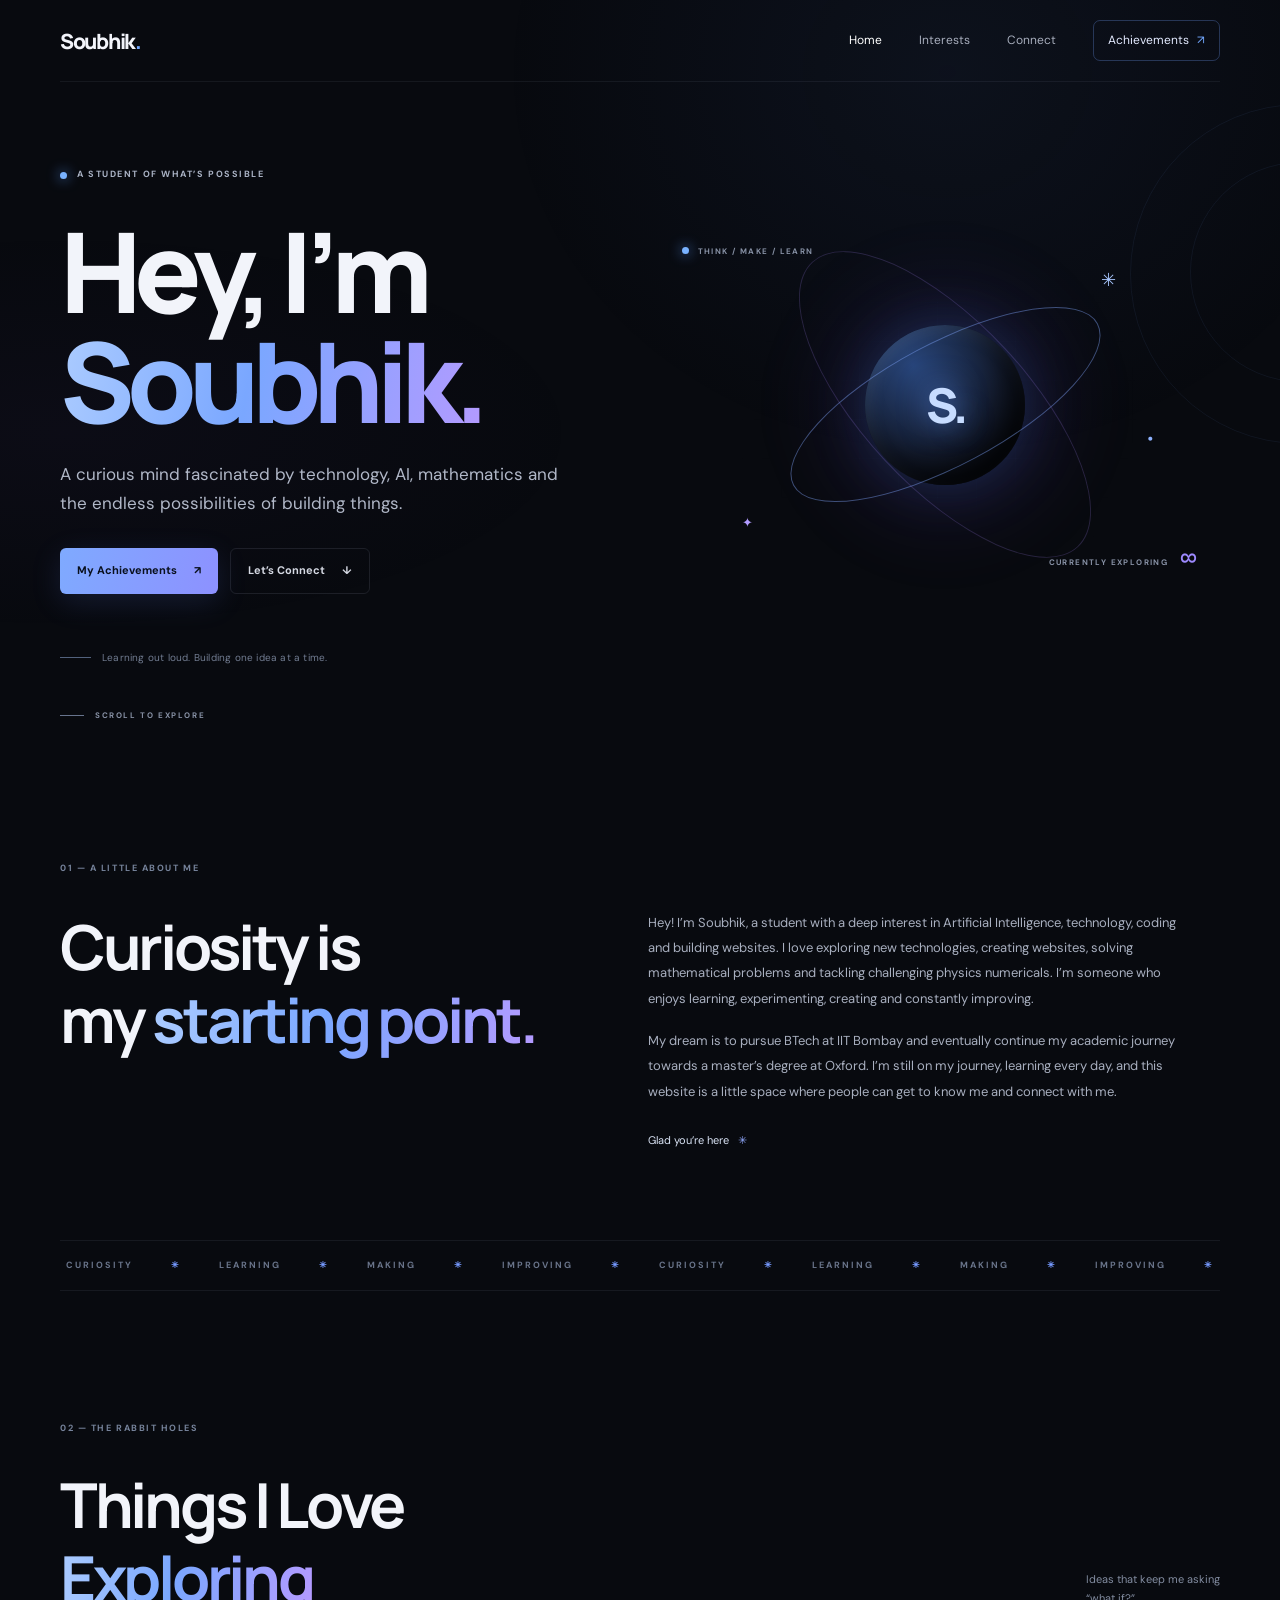
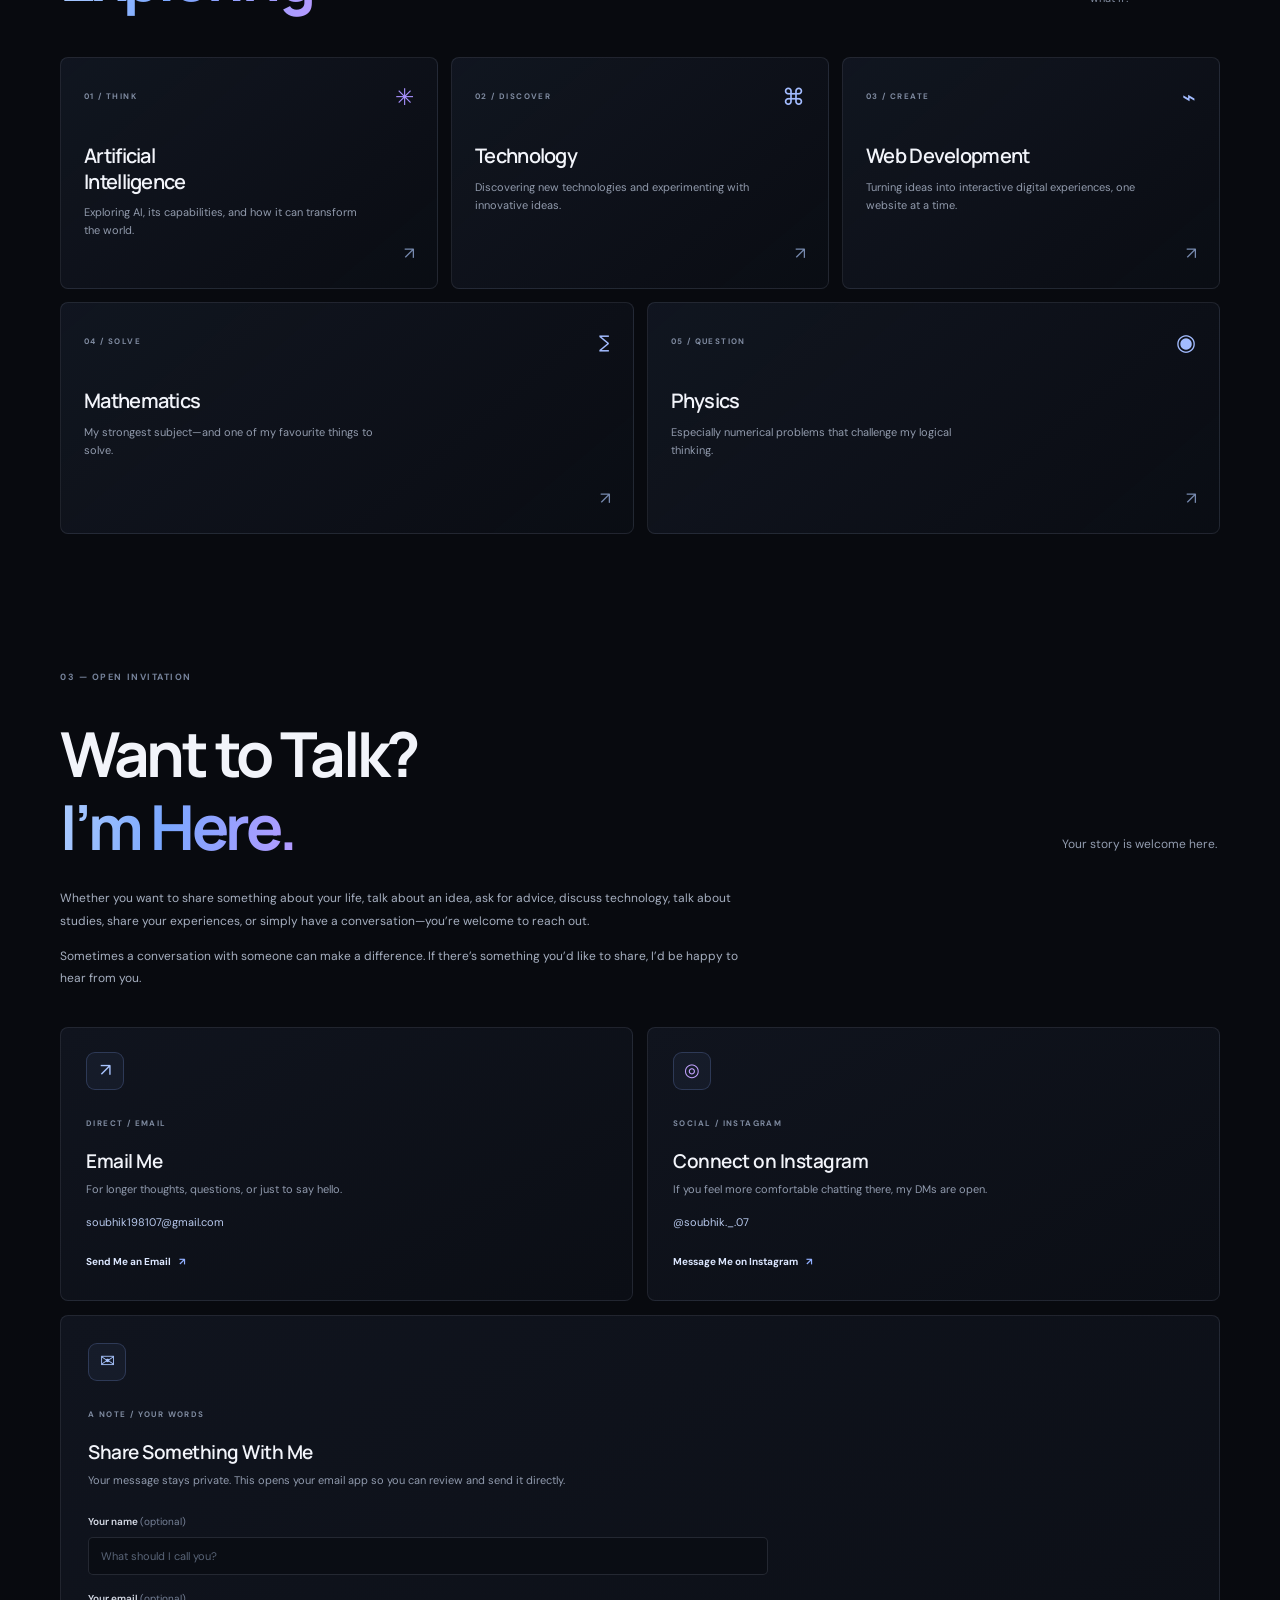
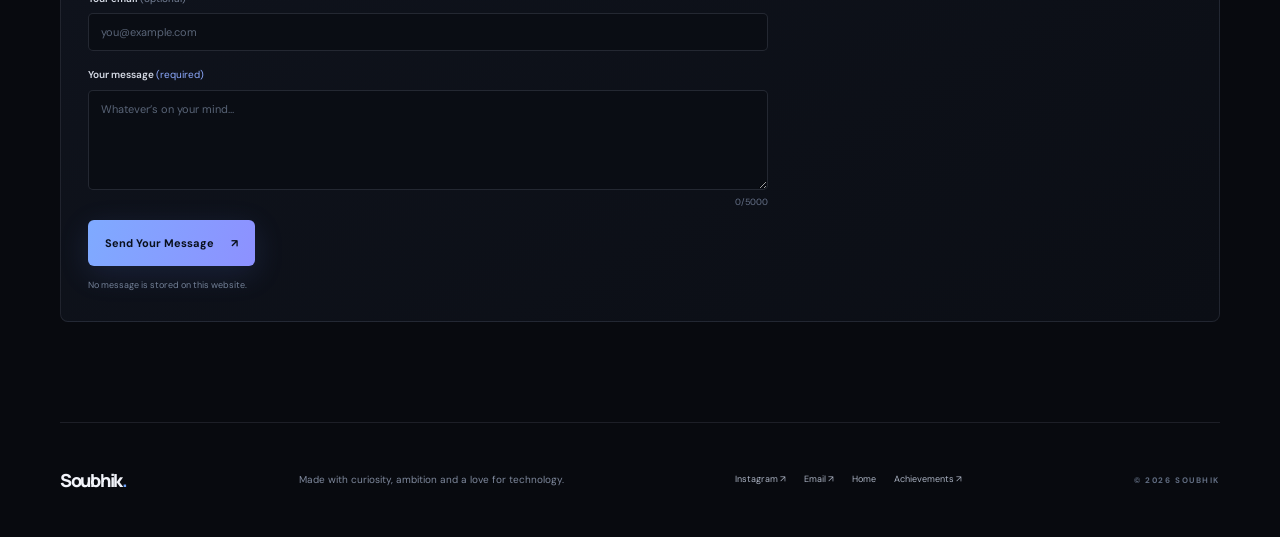
==== index.html @ ed6ebff8 "Build Soubhik personal website and achievements page" ====
<!doctype html>
<html lang="en">
<head>
  <meta charset="utf-8">
  <meta name="viewport" content="width=device-width, initial-scale=1">
  <meta name="theme-color" content="#080a0f">
  <meta name="description" content="Meet Soubhik — a curious student exploring artificial intelligence, technology, mathematics, physics and web development.">
  <meta property="og:title" content="Soubhik — curious by nature, building for what’s next">
  <meta property="og:description" content="A little corner of the internet for ideas, ambitions and good conversations.">
  <meta property="og:type" content="website">
  <title>Soubhik — curious by nature</title>
  <link rel="preconnect" href="https://fonts.googleapis.com">
  <link rel="preconnect" href="https://fonts.gstatic.com" crossorigin>
  <link href="https://fonts.googleapis.com/css2?family=DM+Sans:wght@400;500;600;700&family=Manrope:wght@400;500;600;700;800&display=swap" rel="stylesheet">
  <link rel="stylesheet" href="styles.css">
  <script src="script.js" defer></script>
</head>
<body>
  <div class="site-shell">
    <header class="topbar">
      <a class="wordmark" href="index.html" aria-label="Soubhik home">Soubhik<span>.</span></a>
      <button class="menu-toggle" type="button" aria-label="Open navigation" aria-expanded="false" aria-controls="primary-nav"><span></span><span></span></button>
      <nav class="nav-links" id="primary-nav" aria-label="Main navigation">
        <a class="nav-link active" href="index.html" aria-current="page">Home</a>
        <a class="nav-link" href="#interests">Interests</a>
        <a class="nav-link" href="#connect">Connect</a>
        <a class="nav-link nav-cta" href="achievements.html">Achievements <span aria-hidden="true">↗</span></a>
      </nav>
    </header>

    <main>
      <section class="hero section-wrap" id="home">
        <div class="hero-orbit orbit-one"></div><div class="hero-orbit orbit-two"></div>
        <div class="hero-copy reveal">
          <div class="eyebrow"><span class="status-dot"></span> A STUDENT OF WHAT’S POSSIBLE</div>
          <h1>Hey, I’m<br><span class="gradient-text">Soubhik.</span></h1>
          <p class="hero-lede">A curious mind fascinated by technology, AI, mathematics and the endless possibilities of building things.</p>
          <div class="hero-actions">
            <a class="button button-primary" href="achievements.html">My Achievements <span aria-hidden="true">↗</span></a>
            <a class="button button-quiet" href="#connect">Let’s Connect <span aria-hidden="true">↓</span></a>
          </div>
          <div class="hero-note"><span class="note-line"></span><span>Learning out loud. Building one idea at a time.</span></div>
        </div>
        <div class="hero-art reveal" aria-label="Abstract illustration of a glowing blue orbit" role="img">
          <div class="art-grid"></div><div class="art-glow"></div>
          <div class="planet-ring ring-a"></div><div class="planet-ring ring-b"></div>
          <div class="planet-core"><span class="core-mark">S.</span></div>
          <div class="art-label label-top"><span class="label-dot"></span> THINK / MAKE / LEARN</div>
          <div class="art-label label-bottom">CURRENTLY EXPLORING <strong>∞</strong></div>
          <span class="spark spark-one">✳</span><span class="spark spark-two">✦</span><span class="spark spark-three">·</span>
        </div>
        <a class="scroll-hint" href="#about"><span></span> SCROLL TO EXPLORE</a>
      </section>

      <section class="intro section-wrap" id="about">
        <div class="section-kicker reveal">01 — A LITTLE ABOUT ME</div>
        <div class="intro-layout">
          <h2 class="section-heading reveal">Curiosity is<br>my <span class="gradient-text">starting point.</span></h2>
          <div class="intro-body reveal">
            <p>Hey! I’m Soubhik, a student with a deep interest in Artificial Intelligence, technology, coding and building websites. I love exploring new technologies, creating websites, solving mathematical problems and tackling challenging physics numericals. I’m someone who enjoys learning, experimenting, creating and constantly improving.</p>
            <p>My dream is to pursue BTech at IIT Bombay and eventually continue my academic journey towards a master’s degree at Oxford. I’m still on my journey, learning every day, and this website is a little space where people can get to know me and connect with me.</p>
            <div class="intro-signoff">Glad you’re here <span>✳</span></div>
          </div>
        </div>
        <div class="marquee-strip" aria-label="Curiosity · learning · making · improving"><div class="marquee-track"><span>CURIOSITY</span><i>✳</i><span>LEARNING</span><i>✳</i><span>MAKING</span><i>✳</i><span>IMPROVING</span><i>✳</i><span>CURIOSITY</span><i>✳</i><span>LEARNING</span><i>✳</i><span>MAKING</span><i>✳</i><span>IMPROVING</span><i>✳</i></div></div>
      </section>

      <section class="interests section-wrap" id="interests">
        <div class="section-kicker reveal">02 — THE RABBIT HOLES</div>
        <div class="section-title-row reveal"><div><h2 class="section-heading">Things I Love<br><span class="gradient-text">Exploring</span></h2></div><p class="section-aside">Ideas that keep me asking<br>“what if?”</p></div>
        <div class="interest-grid">
          <article class="interest-card card-tall reveal"><div class="card-head"><span class="card-index">01 / THINK</span><span class="line-icon icon-ai" aria-hidden="true">✳</span></div><h3>Artificial<br>Intelligence</h3><p>Exploring AI, its capabilities, and how it can transform the world.</p><span class="card-arrow" aria-hidden="true">↗</span></article>
          <article class="interest-card reveal"><div class="card-head"><span class="card-index">02 / DISCOVER</span><span class="line-icon" aria-hidden="true">⌘</span></div><h3>Technology</h3><p>Discovering new technologies and experimenting with innovative ideas.</p><span class="card-arrow" aria-hidden="true">↗</span></article>
          <article class="interest-card reveal"><div class="card-head"><span class="card-index">03 / CREATE</span><span class="line-icon" aria-hidden="true">⌁</span></div><h3>Web Development</h3><p>Turning ideas into interactive digital experiences, one website at a time.</p><span class="card-arrow" aria-hidden="true">↗</span></article>
          <article class="interest-card reveal"><div class="card-head"><span class="card-index">04 / SOLVE</span><span class="line-icon" aria-hidden="true">∑</span></div><h3>Mathematics</h3><p>My strongest subject—and one of my favourite things to solve.</p><span class="card-arrow" aria-hidden="true">↗</span></article>
          <article class="interest-card reveal"><div class="card-head"><span class="card-index">05 / QUESTION</span><span class="line-icon" aria-hidden="true">◉</span></div><h3>Physics</h3><p>Especially numerical problems that challenge my logical thinking.</p><span class="card-arrow" aria-hidden="true">↗</span></article>
        </div>
      </section>

      <section class="connect section-wrap" id="connect">
        <div class="section-kicker reveal">03 — OPEN INVITATION</div>
        <div class="connect-heading reveal"><h2 class="section-heading">Want to Talk?<br><span class="gradient-text">I’m Here.</span></h2><p>Your story is welcome here.</p></div>
        <div class="connect-intro reveal"><p>Whether you want to share something about your life, talk about an idea, ask for advice, discuss technology, talk about studies, share your experiences, or simply have a conversation—you’re welcome to reach out.</p><p>Sometimes a conversation with someone can make a difference. If there’s something you’d like to share, I’d be happy to hear from you.</p></div>
        <div class="contact-grid">
          <article class="contact-card reveal"><div class="contact-icon" aria-hidden="true">↗</div><span class="card-index">DIRECT / EMAIL</span><h3>Email Me</h3><p>For longer thoughts, questions, or just to say hello.</p><a class="contact-detail" href="mailto:soubhik198107@gmail.com">soubhik198107@gmail.com</a><a class="text-link" href="mailto:soubhik198107@gmail.com">Send Me an Email <span>↗</span></a></article>
          <article class="contact-card instagram-card reveal"><div class="contact-icon instagram-glyph" aria-hidden="true">◎</div><span class="card-index">SOCIAL / INSTAGRAM</span><h3>Connect on Instagram</h3><p>If you feel more comfortable chatting there, my DMs are open.</p><a class="contact-detail" href="https://www.instagram.com/soubhik._.07/" target="_blank" rel="noopener noreferrer">@soubhik._.07</a><a class="text-link" href="https://www.instagram.com/soubhik._.07/" target="_blank" rel="noopener noreferrer">Message Me on Instagram <span>↗</span></a></article>
          <article class="contact-card message-card reveal"><div class="contact-icon" aria-hidden="true">✉</div><span class="card-index">A NOTE / YOUR WORDS</span><h3>Share Something With Me</h3><p>Your message stays private. This opens your email app so you can review and send it directly.</p>
            <form class="message-form" id="message-form">
              <div class="form-row"><label for="visitor-name">Your name <span>(optional)</span></label><input id="visitor-name" name="name" type="text" autocomplete="name" maxlength="80" placeholder="What should I call you?"></div>
              <div class="form-row"><label for="visitor-email">Your email <span>(optional)</span></label><input id="visitor-email" name="email" type="email" autocomplete="email" maxlength="254" placeholder="you@example.com"></div>
              <div class="form-row"><label for="visitor-message">Your message <span class="required-mark">(required)</span></label><textarea id="visitor-message" name="message" rows="4" maxlength="5000" required placeholder="Whatever’s on your mind…"></textarea><span class="field-hint"><span id="message-count">0</span>/5000</span></div>
              <div class="honeypot" aria-hidden="true"><label for="website">Leave this field empty</label><input id="website" name="website" type="text" tabindex="-1" autocomplete="off"></div>
              <button class="button button-primary form-submit" type="submit">Send Your Message <span aria-hidden="true">↗</span></button>
              <p class="form-status" id="form-status" role="status" aria-live="polite">No message is stored on this website.</p>
            </form>
          </article>
        </div>
      </section>
    </main>

    <footer class="footer section-wrap"><a class="wordmark" href="index.html">Soubhik<span>.</span></a><p>Made with curiosity, ambition and a love for technology.</p><div class="footer-links"><a href="https://www.instagram.com/soubhik._.07/" target="_blank" rel="noopener noreferrer">Instagram ↗</a><a href="mailto:soubhik198107@gmail.com">Email ↗</a><a href="index.html">Home</a><a href="achievements.html">Achievements ↗</a></div><span class="footer-copy">© <span data-year></span> SOUBHIK</span></footer>
  </div>
</body>
</html>
---- styles.css ----
@import url('https://fonts.googleapis.com/css2?family=DM+Sans:wght@400;500;600;700&family=Manrope:wght@400;500;600;700;800&display=swap');
:root{color-scheme:dark;--bg:#080a0f;--surface:#0d1018;--surface-2:#10141e;--line:rgba(195,207,238,.11);--text:#f2f4fa;--muted:#9ba3b5;--blue:#72a7ff;--violet:#a080ff;--font-body:'DM Sans',sans-serif;--font-display:'Manrope',sans-serif;--wrap:1160px}
*{box-sizing:border-box}html{scroll-behavior:smooth;scroll-padding-top:90px}body{margin:0;background:var(--bg);color:var(--text);font-family:var(--font-body);font-size:15px;line-height:1.75;-webkit-font-smoothing:antialiased}body:before{content:"";position:fixed;inset:0;pointer-events:none;z-index:-1;background:radial-gradient(ellipse at 74% 8%,rgba(55,83,151,.1),transparent 33%),radial-gradient(ellipse at 5% 48%,rgba(93,56,145,.055),transparent 30%)}a{color:inherit;text-decoration:none}.site-shell{overflow:hidden}.section-wrap{width:min(var(--wrap),calc(100% - 64px));margin-inline:auto}.topbar{height:82px;width:min(var(--wrap),calc(100% - 64px));margin:auto;display:flex;align-items:center;justify-content:space-between;border-bottom:1px solid rgba(195,207,238,.07);position:relative;z-index:10}.wordmark{font:800 21px var(--font-display);letter-spacing:-1.3px}.wordmark span{color:var(--blue)}.nav-links{display:flex;align-items:center;gap:37px}.nav-link{color:#a7adbc;font-size:12px;transition:color .25s}.nav-link:hover,.nav-link.active{color:#fff}.nav-cta{border:1px solid rgba(117,160,255,.28);border-radius:7px;padding:9px 14px;color:#e3eaff}.nav-cta span{color:var(--blue);padding-left:5px}.menu-toggle{display:none}.hero{min-height:670px;display:grid;grid-template-columns:1fr .9fr;align-items:center;position:relative;padding-top:45px;padding-bottom:70px}.hero-copy{position:relative;z-index:2;padding:25px 0 0}.eyebrow,.section-kicker,.card-index,.milestone-type,.milestone-foot,.journey-label,.art-label,.scroll-hint,.footer-copy{font-size:9px;letter-spacing:1.55px;font-weight:700;color:#8892a6}.eyebrow{display:flex;align-items:center;gap:10px;color:#aab3c5}.status-dot,.label-dot{width:7px;height:7px;border-radius:50%;background:#79b2ff;box-shadow:0 0 13px #5799ff;display:inline-block}h1,h2,h3,p{margin-top:0}.hero h1{font:800 clamp(66px,8.7vw,112px)/.99 var(--font-display);letter-spacing:-8px;margin:32px 0 24px}.gradient-text{background:linear-gradient(100deg,#a8c9ff 4%,#7aa7ff 45%,#b49aff 100%);-webkit-background-clip:text;background-clip:text;color:transparent}.hero-lede{font-size:17px;line-height:1.75;color:#b1b8c8;max-width:505px;margin-bottom:29px}.hero-actions{display:flex;gap:12px}.button{min-height:46px;padding:0 17px;border-radius:6px;display:inline-flex;align-items:center;justify-content:center;gap:17px;font-size:11px;font-weight:700;transition:transform .25s,box-shadow .25s,border-color .25s}.button:hover{transform:translateY(-3px)}.button-primary{background:linear-gradient(105deg,#7faaff,#8d91ff);color:#09101d;box-shadow:0 8px 30px rgba(91,127,231,.16)}.button-primary:hover{box-shadow:0 10px 32px rgba(103,143,255,.28)}.button-quiet{border:1px solid var(--line);color:#d5d9e3}.button-quiet:hover{border-color:rgba(132,168,255,.48)}.hero-note{display:flex;align-items:center;gap:11px;margin-top:55px;color:#727d92;font-size:10px;letter-spacing:.2px}.note-line{width:31px;height:1px;background:#52627d}.hero-art{height:500px;position:relative;display:grid;place-items:center;isolation:isolate}.art-grid{position:absolute;inset:6%;opacity:.31;background-image:linear-gradient(rgba(138,162,210,.08) 1px,transparent 1px),linear-gradient(90deg,rgba(138,162,210,.08) 1px,transparent 1px);background-size:39px 39px;mask-image:radial-gradient(ellipse,black,transparent 68%)}.art-glow{position:absolute;width:330px;height:330px;border-radius:50%;background:radial-gradient(circle,rgba(68,111,218,.22),rgba(99,60,178,.09) 40%,transparent 71%);filter:blur(20px)}.planet-core{width:160px;height:160px;border-radius:50%;display:grid;place-items:center;background:radial-gradient(circle at 30% 25%,#28457a,#12192a 55%,#090c13 78%);box-shadow:inset -13px -15px 26px rgba(0,0,0,.7),inset 4px 5px 16px rgba(170,202,255,.14),0 0 60px rgba(67,117,239,.23);z-index:1}.core-mark{font:800 48px var(--font-display);letter-spacing:-4px;color:#c7dcff;text-shadow:0 0 30px rgba(104,155,255,.7)}.planet-ring{position:absolute;width:345px;height:123px;border:1px solid rgba(130,168,255,.43);border-radius:50%;transform:rotate(-28deg);z-index:2}.ring-b{width:390px;height:165px;border-color:rgba(171,133,255,.2);transform:rotate(47deg)}.art-label{position:absolute;font-size:8px;letter-spacing:1.4px}.label-top{top:89px;left:2%;display:flex;align-items:center;gap:9px}.label-bottom{bottom:83px;right:4%}.label-bottom strong{font:500 24px var(--font-display);color:#9e8aff;margin-left:8px}.spark{position:absolute;color:#a8c7ff;font-size:18px}.spark-one{top:22%;right:19%}.spark-two{bottom:24%;left:13%;font-size:13px;color:#b29cff}.spark-three{right:12%;bottom:37%;font-size:35px;color:#8eb2ff}.hero-orbit{position:absolute;width:220px;height:220px;right:-190px;top:80px;border:1px solid rgba(113,148,220,.08);border-radius:50%}.orbit-two{width:340px;height:340px;right:-250px;top:22px}.scroll-hint{position:absolute;bottom:30px;left:0;display:flex;align-items:center;gap:11px;font-size:8px;letter-spacing:1.6px}.scroll-hint span{width:24px;height:1px;background:#67748d}.intro{padding-top:109px;padding-bottom:30px}.section-kicker{color:#76839b}.intro-layout{display:grid;grid-template-columns:.95fr 1.05fr;gap:70px;margin-top:33px}.section-heading{font:700 clamp(38px,5.1vw,62px)/1.18 var(--font-display);letter-spacing:-3.3px;margin:0}.intro-body{max-width:552px;color:#a8afbf;font-size:13px;line-height:1.95}.intro-body p{margin:0 0 17px}.intro-signoff{font-size:11px;color:#dae4f6;margin-top:26px}.intro-signoff span{color:#92aaff;margin-left:6px}.marquee-strip{overflow:hidden;border-block:1px solid rgba(195,207,238,.08);margin-top:88px;padding:17px 0}.marquee-track{display:flex;align-items:center;justify-content:space-around;min-width:800px;gap:25px;color:#69748a;font-size:9px;font-weight:700;letter-spacing:2px}.marquee-track i{color:#769aff;font-style:normal}.interests{padding-top:100px;padding-bottom:126px}.section-title-row{display:flex;align-items:end;justify-content:space-between;margin-top:31px;margin-bottom:43px}.section-aside{font-size:11px;color:#838da1;line-height:1.7;margin-bottom:7px}.interest-grid{display:grid;grid-template-columns:repeat(6,1fr);gap:13px}.interest-card{grid-column:span 2;min-height:232px;padding:22px 23px 26px;position:relative;overflow:hidden;border:1px solid var(--line);border-radius:8px;background:linear-gradient(140deg,rgba(18,23,34,.91),rgba(11,14,21,.78));transition:transform .3s,border-color .3s,background .3s}.interest-card:nth-child(4),.interest-card:nth-child(5){grid-column:span 3}.interest-card:before,.contact-card:before{content:"";position:absolute;width:180px;height:180px;border-radius:50%;background:radial-gradient(circle,rgba(91,127,221,.09),transparent 70%);right:-70px;top:-90px;opacity:0;transition:opacity .3s}.interest-card:hover{transform:translateY(-5px);border-color:rgba(124,159,255,.35);background-color:#111622}.interest-card:hover:before,.contact-card:hover:before{opacity:1}.card-head{display:flex;align-items:center;justify-content:space-between}.card-index{font-size:8px;letter-spacing:1.4px;color:#7f8ba0}.line-icon{font:400 23px var(--font-display);color:#a3bcff}.icon-ai{color:#a891ff}.interest-card h3{font:600 20px/1.26 var(--font-display);letter-spacing:-.7px;margin:31px 0 9px}.interest-card p{max-width:290px;font-size:11px;line-height:1.7;color:#929bad;margin-bottom:0}.card-arrow{position:absolute;right:22px;bottom:20px;color:#7689ae;font-size:17px;transition:transform .2s}.interest-card:hover .card-arrow{transform:translate(3px,-3px);color:#a8c3ff}.connect{padding-top:10px;padding-bottom:100px}.connect-heading{display:flex;align-items:end;justify-content:space-between;margin-top:31px}.connect-heading p{color:#939db0;font-size:12px;margin:0 3px 8px}.connect-intro{max-width:685px;margin:24px 0 38px;color:#a6afc0;font-size:12px;line-height:1.85}.connect-intro p{margin-bottom:13px}.contact-grid{display:grid;grid-template-columns:1fr 1fr;gap:14px}.contact-card{position:relative;overflow:hidden;border:1px solid var(--line);border-radius:8px;background:linear-gradient(150deg,#10141e,#0b0e15);padding:24px 25px;min-height:274px}.contact-card:hover{border-color:rgba(126,158,242,.3)}.contact-icon{width:38px;height:38px;border:1px solid rgba(132,166,245,.22);border-radius:9px;display:grid;place-items:center;color:#a9c5ff;font-size:18px;margin-bottom:18px;background:rgba(98,129,195,.08)}.instagram-glyph{color:#c3a3ff}.contact-card h3{font:600 19px var(--font-display);letter-spacing:-.5px;margin:14px 0 6px}.contact-card>p{font-size:11px;color:#909aad;max-width:390px;margin-bottom:14px;line-height:1.7}.contact-detail{display:block;font-size:11px;color:#b7c8ec;margin:10px 0 15px}.text-link{font-size:10px;font-weight:700;color:#dce7ff}.text-link span{color:#91afff;margin-left:6px}.message-card{grid-column:1/-1;min-height:auto;padding:27px}.message-card>p{max-width:560px}.message-form{max-width:680px;margin-top:23px}.form-row{position:relative;margin:0 0 15px}.form-row label{display:block;margin-bottom:6px;color:#d6dbe6;font-size:10px;font-weight:600}.form-row label span{color:#768197;font-weight:400}.form-row label .required-mark{color:#8eabff}.form-row input,.form-row textarea{width:100%;border:1px solid rgba(188,202,235,.14);border-radius:5px;background:#0a0d14;color:#edf2fc;padding:11px 12px;font:400 11px var(--font-body);outline:none;transition:border-color .2s,box-shadow .2s}.form-row input:focus,.form-row textarea:focus{border-color:rgba(119,158,255,.66);box-shadow:0 0 0 3px rgba(93,132,226,.09)}.form-row textarea{resize:vertical;min-height:100px}.form-row input::placeholder,.form-row textarea::placeholder{color:#596477}.field-hint{float:right;color:#667188;font-size:9px;margin-top:-3px}.form-submit{border:0;cursor:pointer;margin-top:7px;font-family:var(--font-body)}.form-status{font-size:9px;color:#738097;margin:12px 0 0}.honeypot{position:absolute!important;width:1px;height:1px;padding:0;margin:-1px;overflow:hidden;clip:rect(0,0,0,0);white-space:nowrap;border:0}.footer{border-top:1px solid var(--line);min-height:115px;display:flex;align-items:center;justify-content:space-between;gap:20px}.footer .wordmark{font-size:18px}.footer>p{font-size:10px;color:#7f899d;margin:0}.footer-links{display:flex;gap:18px}.footer-links a{font-size:9px;color:#aab2c2;transition:color .2s}.footer-links a:hover{color:white}.footer-copy{font-size:8px;white-space:nowrap;color:#626e83}.reveal{opacity:0;transform:translateY(17px);transition:opacity .7s ease,transform .7s ease}.reveal.is-visible{opacity:1;transform:translateY(0)}
/* Achievements */
.ach-hero{padding-top:79px;padding-bottom:39px;position:relative}.ach-hero-layout{display:flex;align-items:center;justify-content:space-between}.ach-title{font:800 clamp(50px,7vw,83px)/1.08 var(--font-display);letter-spacing:-5px;margin:28px 0 17px}.ach-lede{font-size:14px;color:#a4adbf;max-width:440px}.ach-orb{width:145px;height:145px;margin-right:10%;border-radius:50%;border:1px solid rgba(132,165,245,.25);display:grid;place-items:center;position:relative;color:#aab9d6;font-size:8px;line-height:1.55;letter-spacing:1.5px;text-align:center;background:radial-gradient(circle,rgba(84,118,195,.1),transparent 68%)}.ach-orb:before,.ach-orb:after{content:"";position:absolute;border:1px solid rgba(136,161,219,.13);width:190px;height:72px;border-radius:50%;transform:rotate(-37deg)}.ach-orb:after{transform:rotate(49deg);width:205px;height:82px;border-color:rgba(168,133,243,.14)}.ach-orb i{position:absolute;top:23px;right:11px;font-size:17px;color:#9daeff;font-style:normal}.journey-label{display:flex;align-items:center;gap:14px;padding-top:37px;border-top:1px solid var(--line);font-size:8px}.journey-rule{width:55px;height:1px;background:#333c50}.goal-tag{font-size:8px;letter-spacing:1px;color:#b7a3ff;border:1px solid rgba(173,146,255,.25);background:rgba(131,105,198,.08);padding:4px 8px;border-radius:3px}.timeline-section{padding-bottom:84px}.timeline{position:relative;max-width:900px;margin:0 auto 0 6%;padding:5px 0}.timeline:before{content:"";position:absolute;left:24px;top:0;bottom:0;width:1px;background:linear-gradient(to bottom,rgba(119,159,255,.6),rgba(148,130,221,.2) 85%,transparent)}.timeline-item{position:relative;padding:0 0 24px 82px}.timeline-marker{position:absolute;left:0;top:22px;width:49px;height:49px;border:1px solid rgba(124,159,238,.33);border-radius:50%;background:#0b0e16;display:grid;place-items:center;color:#a9c2ff;font-size:10px;z-index:1;box-shadow:0 0 22px rgba(81,119,215,.08)}.milestone-card{border:1px solid var(--line);border-radius:8px;background:linear-gradient(120deg,rgba(17,21,31,.96),rgba(11,14,21,.9));padding:21px 25px 25px;transition:border-color .25s,transform .25s}.milestone-card:hover{border-color:rgba(125,158,245,.34);transform:translateX(4px)}.milestone-meta{display:flex;justify-content:space-between;align-items:center}.milestone-symbol{font-size:18px;color:#98b7ff}.milestone-content{display:grid;grid-template-columns:125px 1fr;align-items:center;gap:22px;margin-top:11px}.milestone-number{font:800 77px/.95 var(--font-display);letter-spacing:-6px;color:#b4ceff;text-shadow:0 0 31px rgba(113,157,255,.16)}.medal-number{font-size:62px;color:#c2aaff}.academic-number{font-size:67px;color:#9bcfff}.milestone-content h2,.goal-content h2{font:600 21px var(--font-display);letter-spacing:-.7px;margin:0 0 8px}.milestone-content p,.goal-content>p{font-size:11px;line-height:1.8;color:#9da6b6;margin:0;max-width:545px}.milestone-foot{display:block;font-size:7px;letter-spacing:1.4px;color:#718099;margin-top:15px}.future-item{padding-bottom:0}.future-marker{border-color:rgba(165,139,255,.42);color:#c0aaff;box-shadow:0 0 20px rgba(155,113,237,.11)}.goal-card{border-color:rgba(150,129,225,.2);background:linear-gradient(130deg,rgba(27,22,42,.58),rgba(12,14,22,.95))}.goal-content{padding-top:18px}.goal-content h2{font-size:24px;line-height:1.3}.goal-content>p{margin:8px 0 20px}.goal-list{list-style:none;padding:0;margin:0}.goal-list li{display:grid;grid-template-columns:34px 1fr auto;align-items:center;gap:9px;padding:14px 0;border-top:1px solid rgba(195,207,238,.08)}.goal-list li>span{font-size:8px;color:#8d9ab2}.goal-list li strong{font-size:11px;font-weight:600;color:#e2e5ef}.goal-list li small{display:block;font-size:9px;color:#818b9f;margin-top:2px}.goal-list li i{font-style:normal;color:#a890ff}.closing-cta{text-align:center;padding:30px 0 100px}.closing-cta h2{font:700 clamp(33px,5vw,53px) var(--font-display);letter-spacing:-2.5px;margin:18px 0 25px}.closing-cta .section-kicker{font-size:8px}
@media (max-width:760px){.section-wrap,.topbar{width:calc(100% - 40px)}.topbar{height:70px}.menu-toggle{display:flex;width:38px;height:38px;border:1px solid var(--line);background:#0d1018;border-radius:6px;flex-direction:column;justify-content:center;align-items:center;gap:5px;cursor:pointer}.menu-toggle span{width:15px;height:1px;background:#d8dfeb;transition:transform .2s}.menu-toggle[aria-expanded=true] span:first-child{transform:translateY(3px) rotate(45deg)}.menu-toggle[aria-expanded=true] span:last-child{transform:translateY(-3px) rotate(-45deg)}.nav-links{display:none;position:absolute;top:61px;left:0;right:0;padding:16px;background:#0d1018;border:1px solid var(--line);border-radius:7px;align-items:stretch;gap:0;box-shadow:0 18px 40px #0008}.nav-links.is-open{display:flex;flex-direction:column}.nav-link{padding:10px 8px}.nav-cta{margin-top:5px}.hero{min-height:0;grid-template-columns:1fr;padding-top:74px;padding-bottom:55px}.hero h1{font-size:clamp(67px,15vw,98px);letter-spacing:-6px;margin-top:27px}.hero-lede{font-size:15px;max-width:460px}.hero-note{margin-top:34px}.hero-art{height:310px;grid-row:2;margin-top:20px}.planet-core{width:125px;height:125px}.core-mark{font-size:40px}.planet-ring{width:275px;height:98px}.ring-b{width:315px;height:133px}.art-glow{width:250px;height:250px}.label-top{top:26px;left:4%}.label-bottom{bottom:35px;right:4%}.scroll-hint{bottom:0}.intro{padding-top:74px}.intro-layout{grid-template-columns:1fr;gap:22px;margin-top:25px}.section-heading{font-size:clamp(38px,10vw,54px);letter-spacing:-2.7px}.intro-body{font-size:12px}.marquee-strip{margin-top:60px}.marquee-track{justify-content:flex-start}.interests{padding-top:75px;padding-bottom:80px}.section-title-row{margin-bottom:28px}.section-aside{font-size:10px}.interest-grid{grid-template-columns:1fr 1fr;gap:10px}.interest-card,.interest-card:nth-child(n){grid-column:span 1;min-height:222px;padding:17px}.interest-card:first-child{grid-column:span 2;min-height:200px}.interest-card h3{font-size:18px;margin-top:25px}.interest-card p{font-size:10px}.connect{padding-bottom:70px}.connect-heading{display:block}.connect-heading p{margin:13px 0 0}.connect-intro{margin:22px 0 28px}.contact-grid{grid-template-columns:1fr}.contact-card{min-height:250px;padding:21px}.message-card{grid-column:auto;min-height:auto}.footer{padding-top:24px;padding-bottom:24px;display:grid;grid-template-columns:1fr auto;gap:12px}.footer>p{grid-column:1/-1;grid-row:2}.footer-links{grid-column:1/-1;grid-row:3;flex-wrap:wrap;gap:15px}.footer-copy{grid-column:2;grid-row:1}.ach-hero{padding-top:58px}.ach-title{font-size:clamp(48px,11vw,70px);letter-spacing:-3.5px}.ach-hero-layout{align-items:flex-start}.ach-orb{width:105px;height:105px;margin:53px 8px 0 3px;font-size:6px;flex-shrink:0}.ach-orb:before{width:137px;height:52px}.ach-orb:after{width:148px;height:59px}.ach-orb i{font-size:13px;top:16px;right:5px}.ach-lede{font-size:12px}.journey-label{gap:8px;font-size:6px;letter-spacing:.9px}.journey-rule{width:20px}.goal-tag{font-size:6px;padding:4px 5px}.timeline{margin-left:0}.timeline:before{left:18px}.timeline-item{padding-left:52px;padding-bottom:16px}.timeline-marker{width:38px;height:38px;font-size:8px;top:20px}.milestone-card{padding:17px}.milestone-content{grid-template-columns:75px 1fr;gap:13px}.milestone-number{font-size:57px;letter-spacing:-4px}.medal-number{font-size:47px}.academic-number{font-size:51px}.milestone-content h2{font-size:17px}.milestone-content p{font-size:10px}.milestone-foot{font-size:6px}.goal-content h2{font-size:20px}.goal-list li strong{font-size:10px}.goal-list li small{font-size:8px}.timeline-section{padding-bottom:60px}.closing-cta{padding-bottom:70px}}
@media (max-width:390px){.section-wrap,.topbar{width:calc(100% - 32px)}.hero-actions{gap:8px}.button{padding-inline:12px;gap:9px;font-size:10px}.interest-grid{grid-template-columns:1fr}.interest-card,.interest-card:nth-child(n){grid-column:span 1;min-height:190px}.interest-card:first-child{grid-column:span 1}.ach-orb{display:none}.journey-label{font-size:6px}.journey-rule{width:15px}.milestone-content{grid-template-columns:1fr;gap:9px}.milestone-number{font-size:47px}.milestone-content h2{margin-top:4px}.milestone-card{padding:15px}}
@media (prefers-reduced-motion:reduce){*,*::before,*::after{scroll-behavior:auto!important;animation-duration:.01ms!important;animation-iteration-count:1!important;transition-duration:.01ms!important}.reveal{opacity:1;transform:none}}
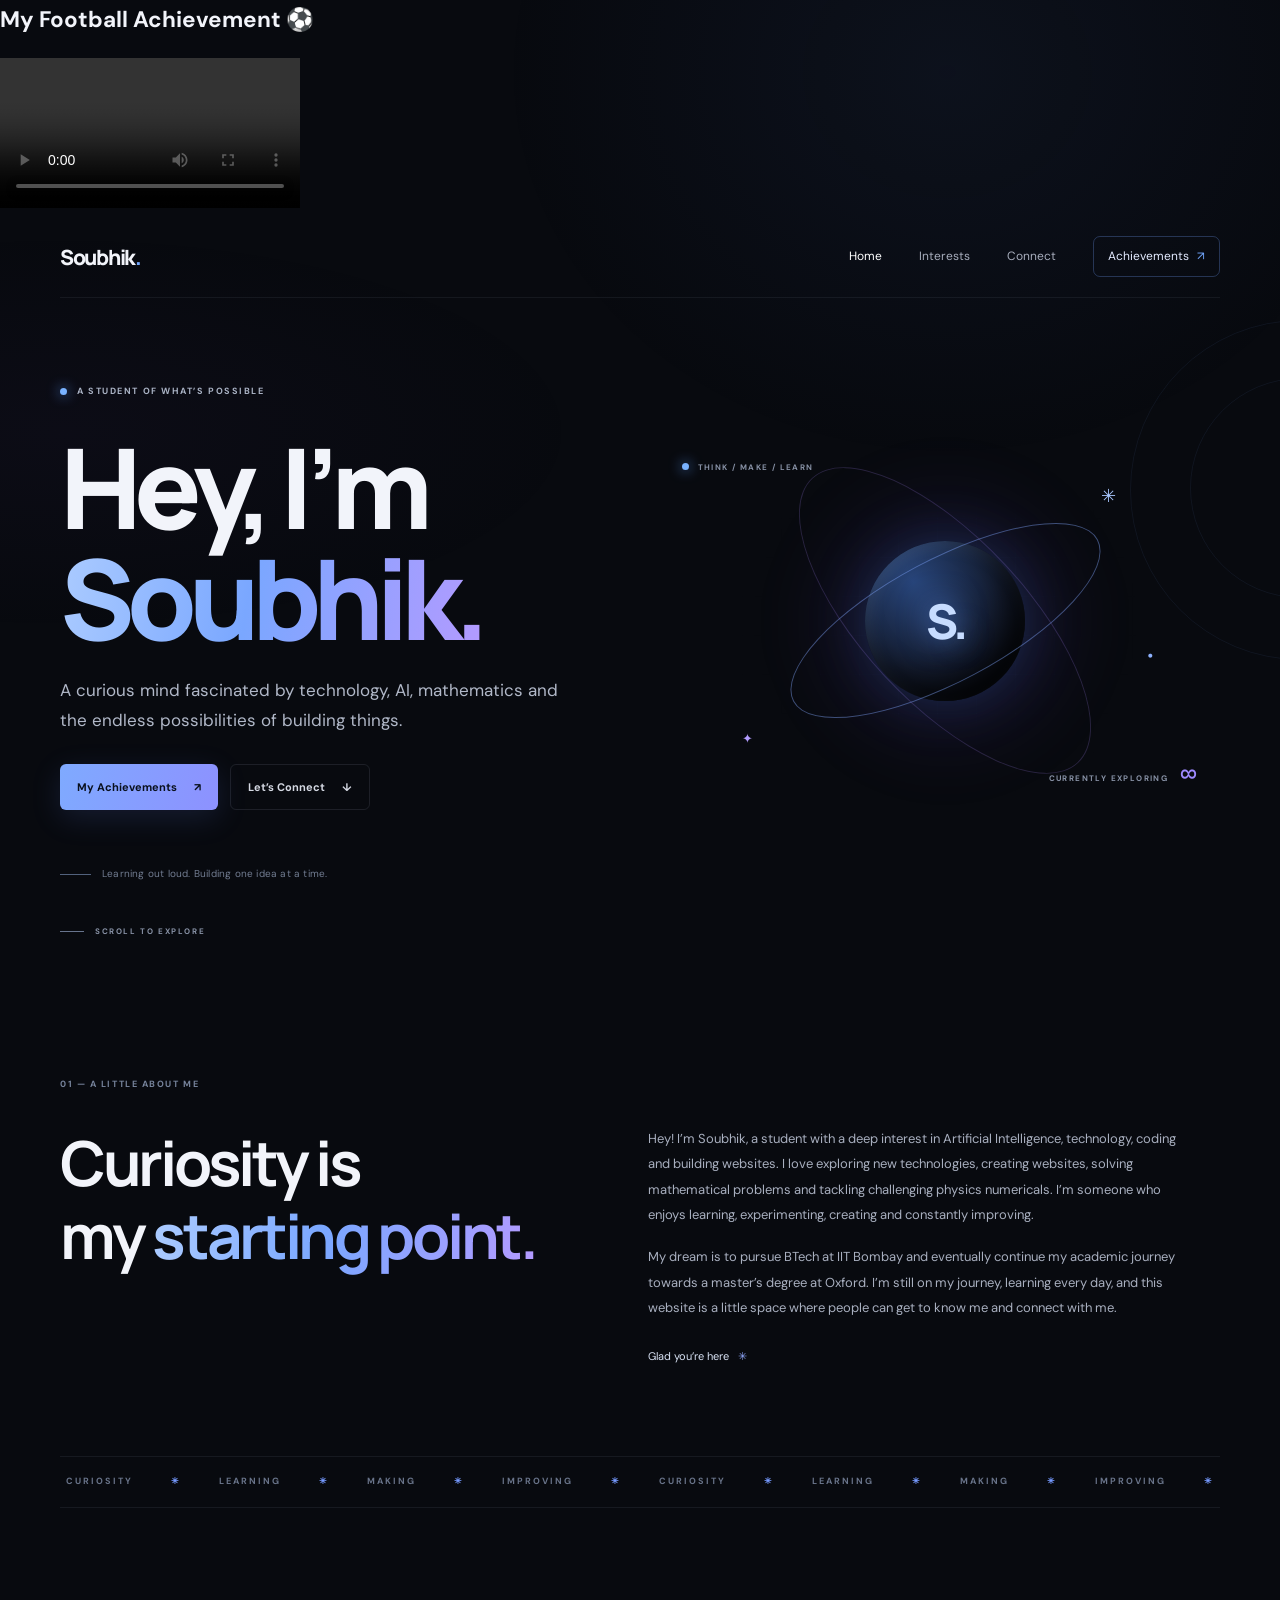
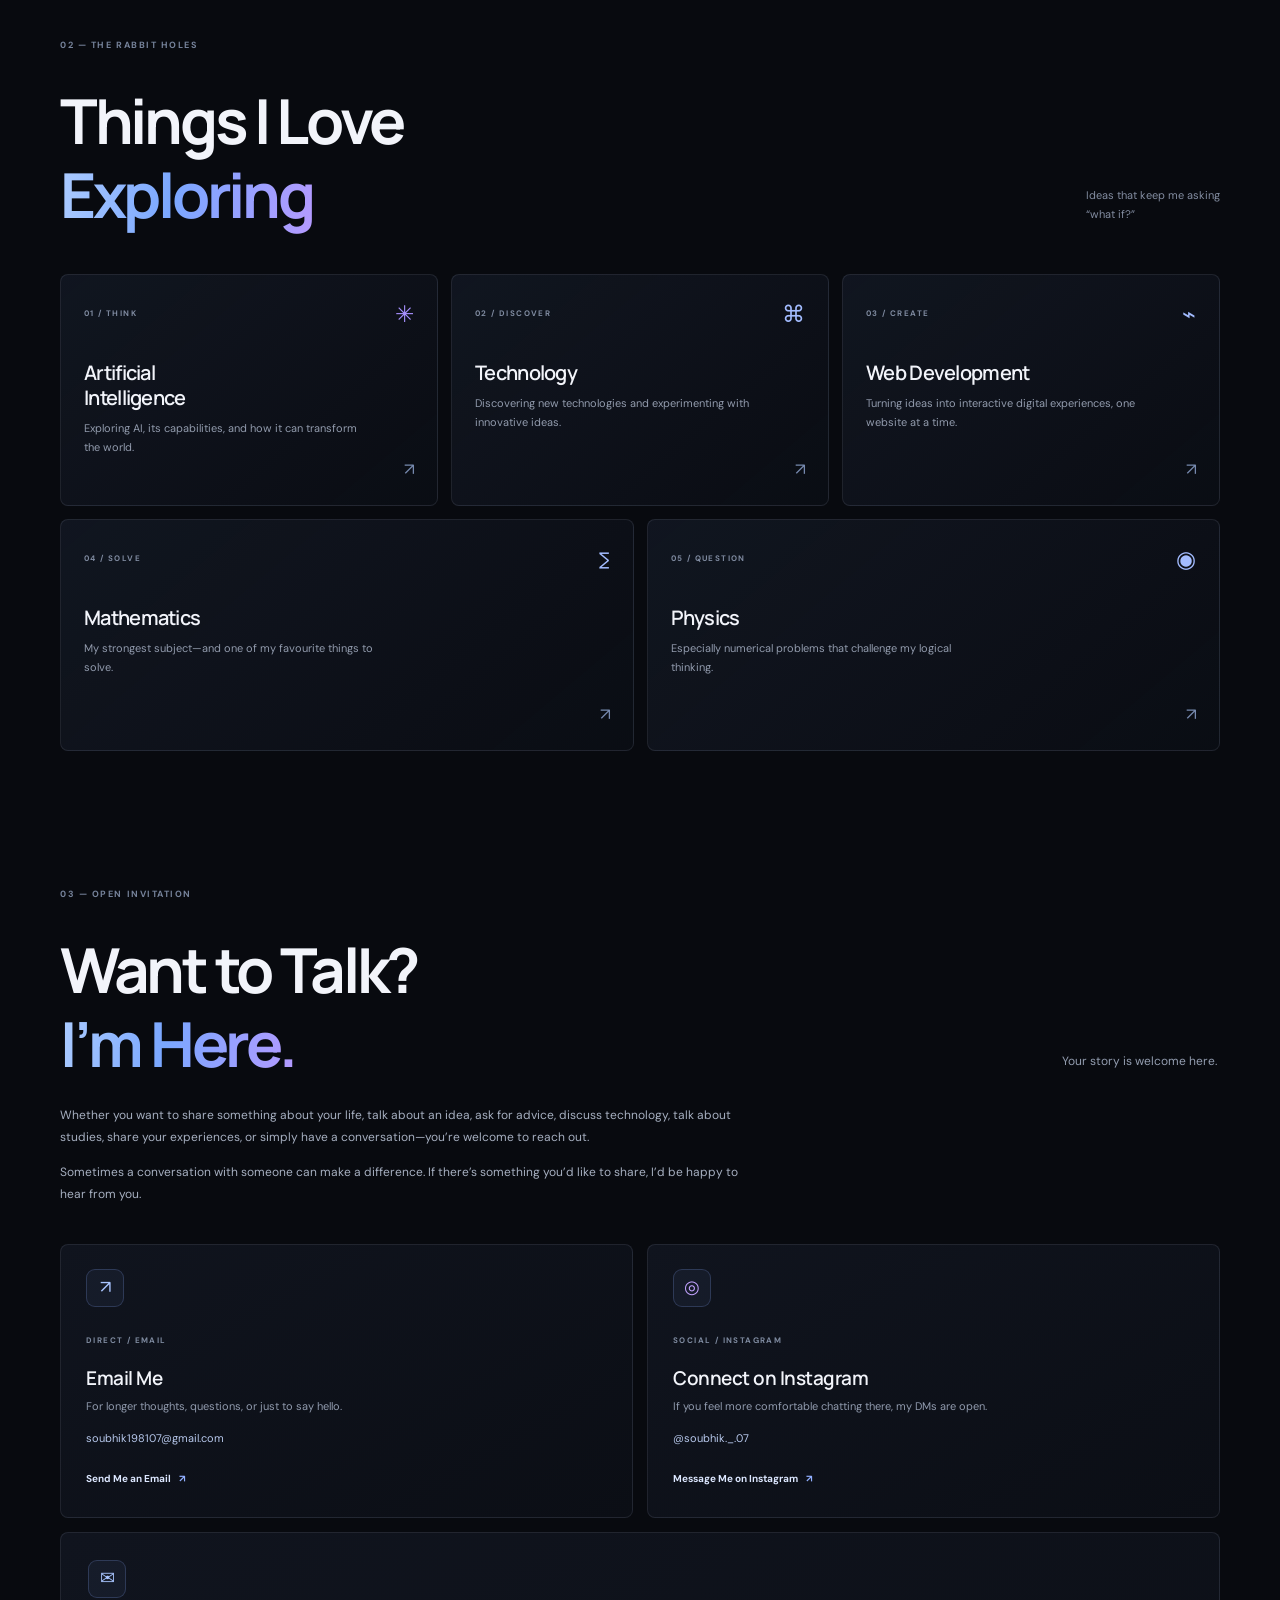
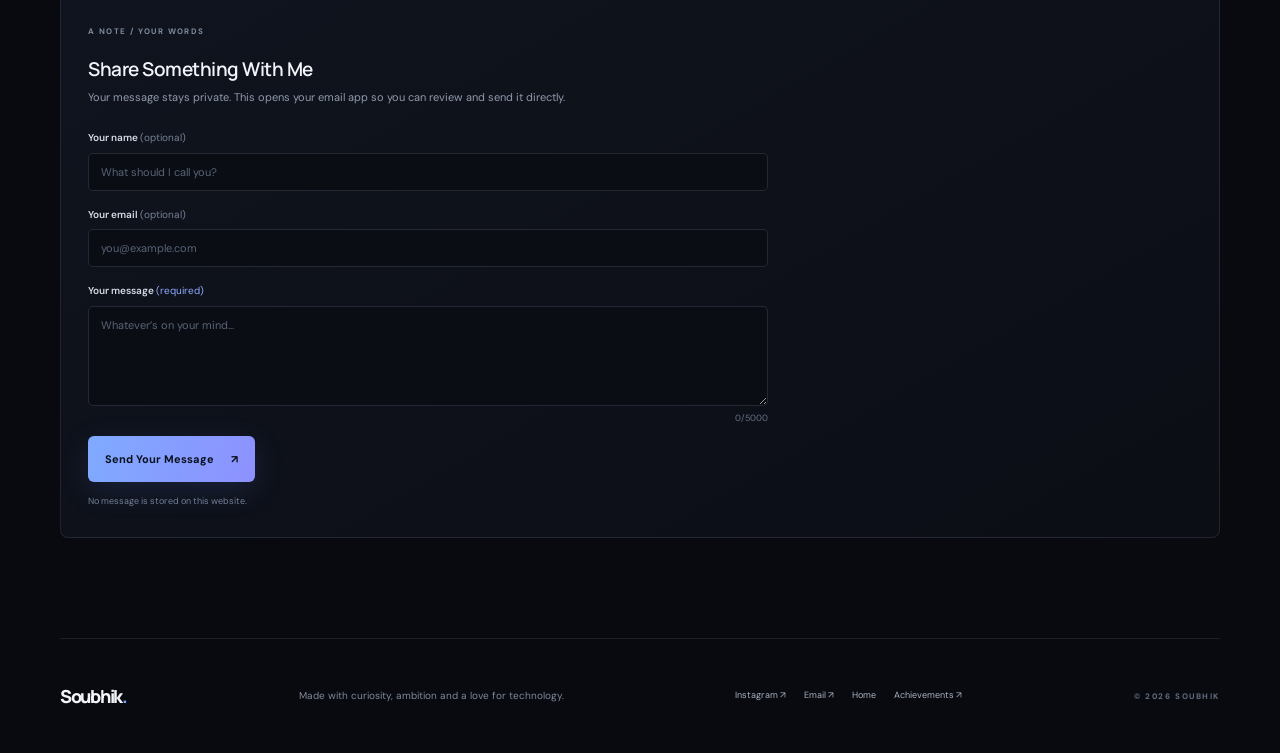
==== commit fc7cd090: "Add video section showcasing football achievement" ====
--- a/index.html
+++ b/index.html
@@ -9,6 +9,14 @@
   <meta property="og:description" content="A little corner of the internet for ideas, ambitions and good conversations.">
   <meta property="og:type" content="website">
   <title>Soubhik — curious by nature</title>
+  <section class="video-section">
+    <h2>My Football Achievement ⚽</h2>
+
+    <video controls class="my-video">
+        <source src="videos/my football achievment.mp4" type="video/mp4">
+        Your browser does not support video playback.
+    </video>
+</section>
   <link rel="preconnect" href="https://fonts.googleapis.com">
   <link rel="preconnect" href="https://fonts.gstatic.com" crossorigin>
   <link href="https://fonts.googleapis.com/css2?family=DM+Sans:wght@400;500;600;700&family=Manrope:wght@400;500;600;700;800&display=swap" rel="stylesheet">
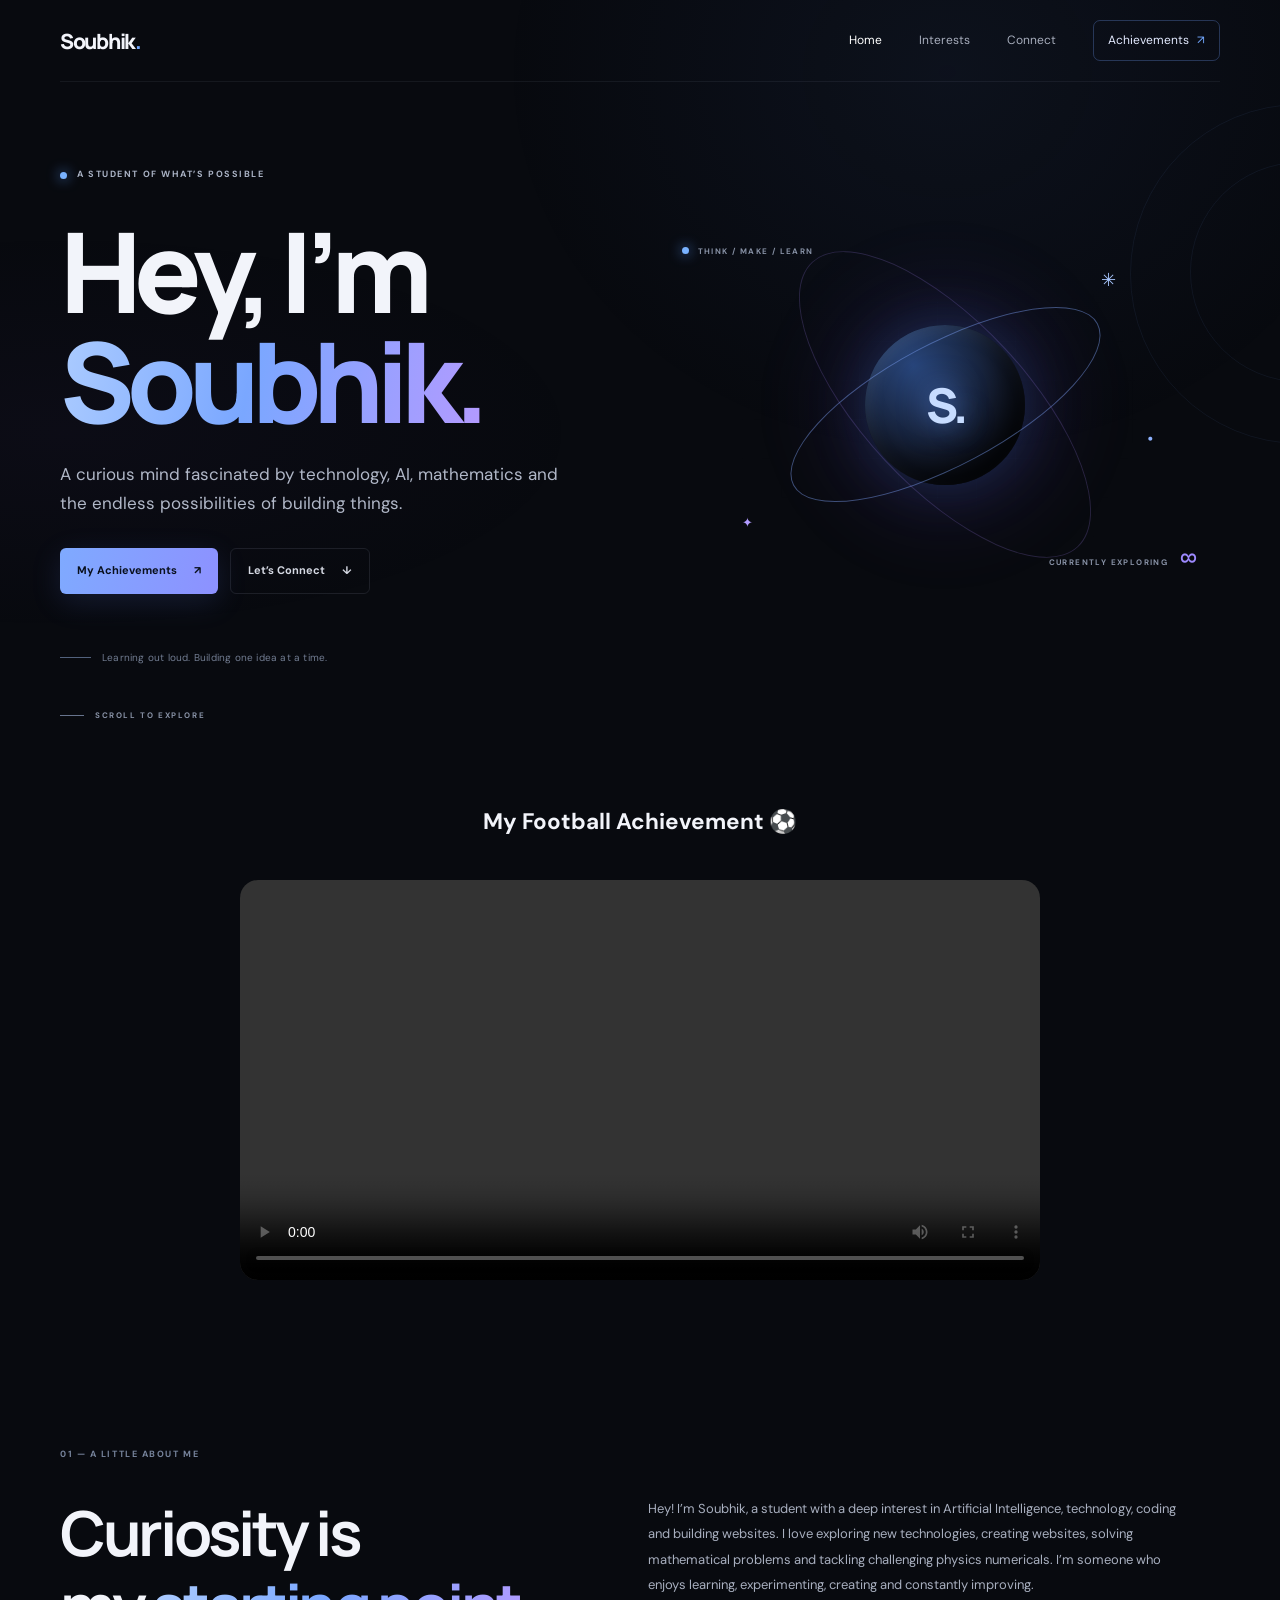
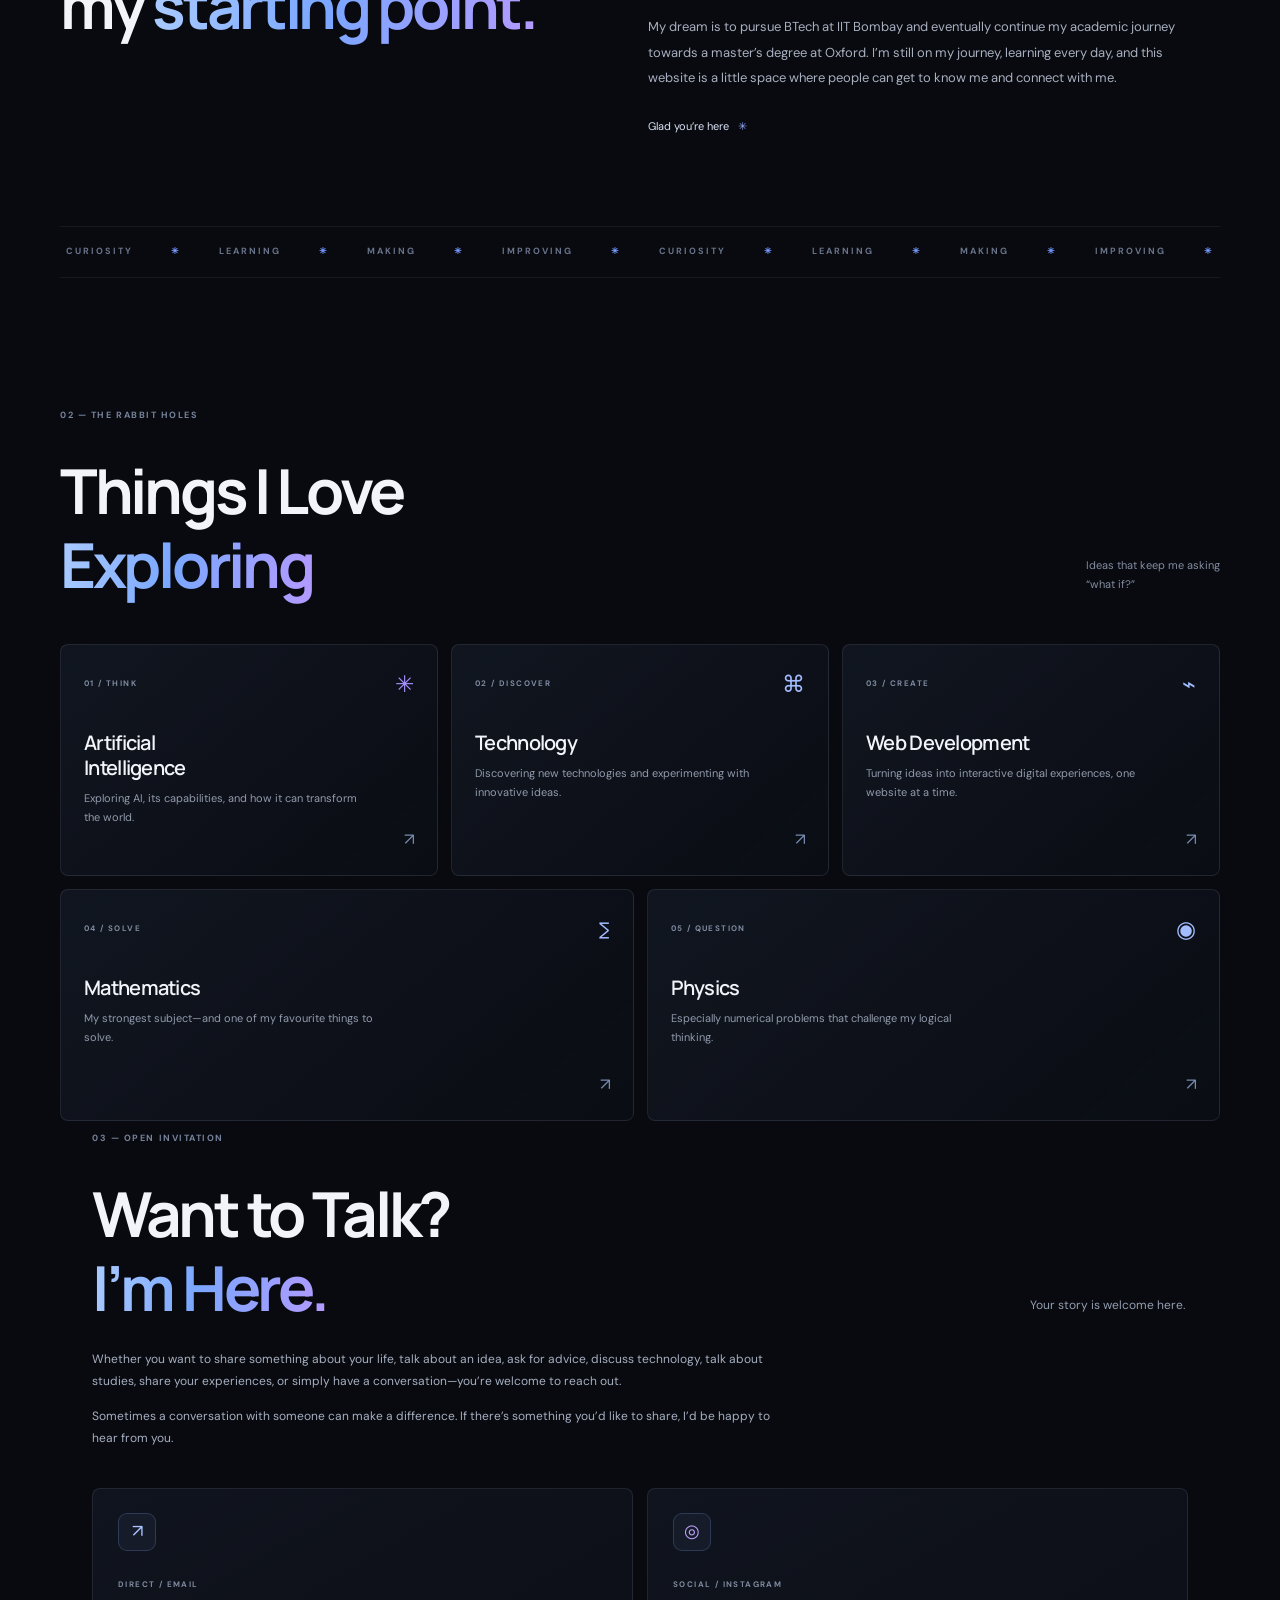
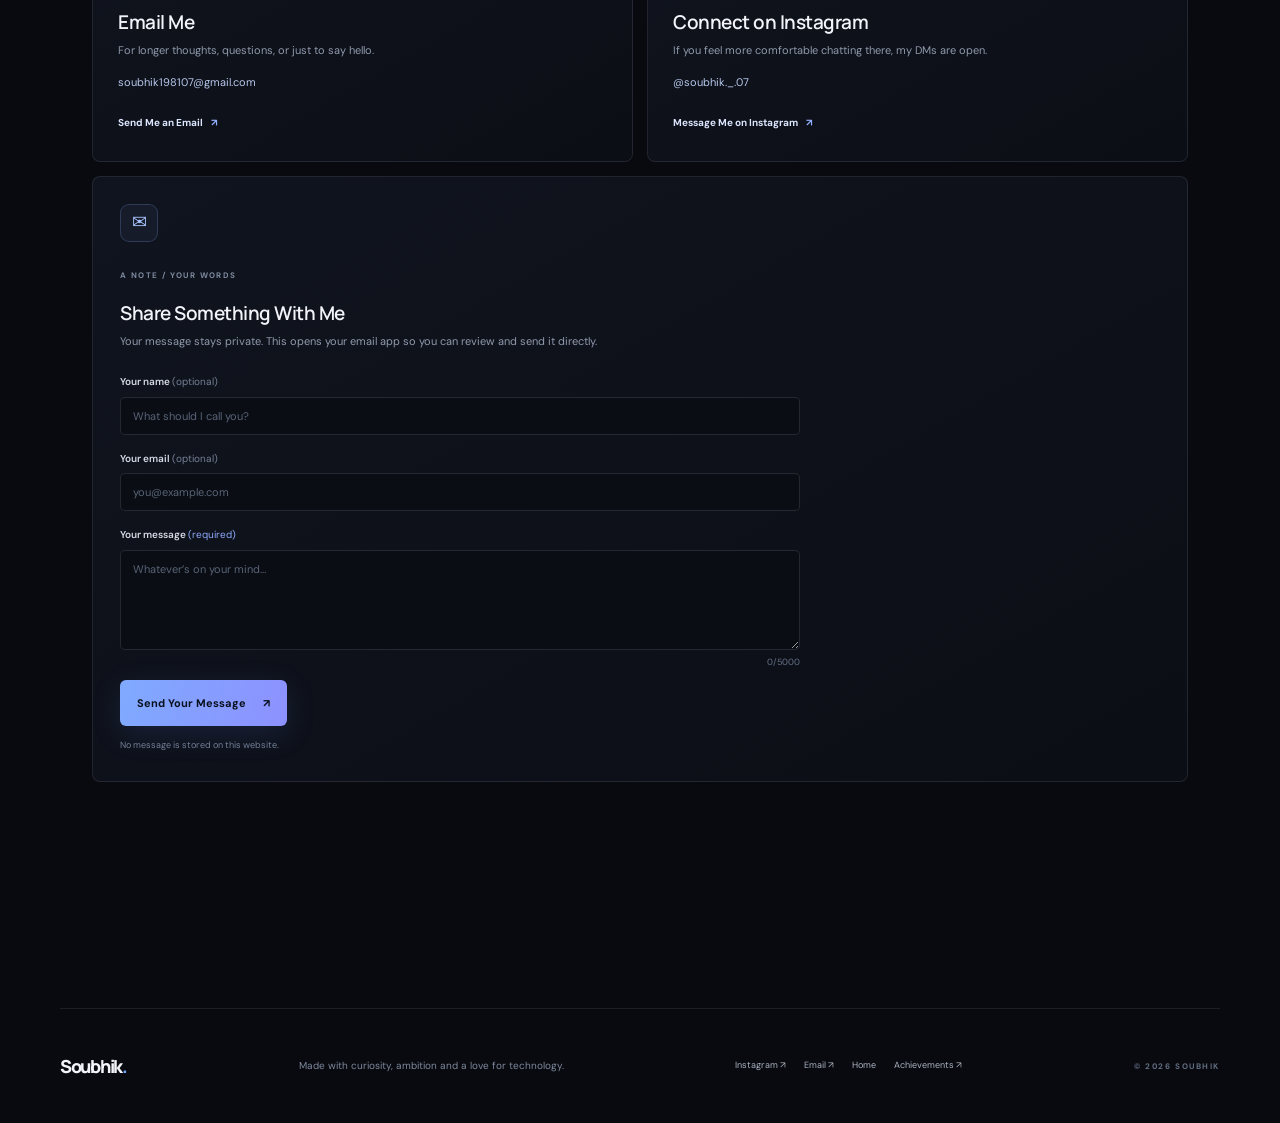
==== commit 39aaf5dc: "Update index.html" ====
--- a/index.html
+++ b/index.html
@@ -9,14 +9,7 @@
   <meta property="og:description" content="A little corner of the internet for ideas, ambitions and good conversations.">
   <meta property="og:type" content="website">
   <title>Soubhik — curious by nature</title>
-  <section class="video-section">
-    <h2>My Football Achievement ⚽</h2>
 
-    <video controls class="my-video">
-        <source src="videos/my football achievment.mp4" type="video/mp4">
-        Your browser does not support video playback.
-    </video>
-</section>
   <link rel="preconnect" href="https://fonts.googleapis.com">
   <link rel="preconnect" href="https://fonts.gstatic.com" crossorigin>
   <link href="https://fonts.googleapis.com/css2?family=DM+Sans:wght@400;500;600;700&family=Manrope:wght@400;500;600;700;800&display=swap" rel="stylesheet">
@@ -60,6 +53,15 @@
         <a class="scroll-hint" href="#about"><span></span> SCROLL TO EXPLORE</a>
       </section>
 
+      <section class="video-section">
+    <h2>My Football Achievement ⚽</h2>
+
+    <video controls class="my-video">
+        <source src="videos/my football achievment.mp4" type="video/mp4">
+        Your browser does not support video playback.
+    </video>
+</section>
+      
       <section class="intro section-wrap" id="about">
         <div class="section-kicker reveal">01 — A LITTLE ABOUT ME</div>
         <div class="intro-layout">
@@ -83,8 +85,7 @@
           <article class="interest-card reveal"><div class="card-head"><span class="card-index">04 / SOLVE</span><span class="line-icon" aria-hidden="true">∑</span></div><h3>Mathematics</h3><p>My strongest subject—and one of my favourite things to solve.</p><span class="card-arrow" aria-hidden="true">↗</span></article>
           <article class="interest-card reveal"><div class="card-head"><span class="card-index">05 / QUESTION</span><span class="line-icon" aria-hidden="true">◉</span></div><h3>Physics</h3><p>Especially numerical problems that challenge my logical thinking.</p><span class="card-arrow" aria-hidden="true">↗</span></article>
         </div>
-      </section>
-
+    
       <section class="connect section-wrap" id="connect">
         <div class="section-kicker reveal">03 — OPEN INVITATION</div>
         <div class="connect-heading reveal"><h2 class="section-heading">Want to Talk?<br><span class="gradient-text">I’m Here.</span></h2><p>Your story is welcome here.</p></div>
@@ -105,7 +106,7 @@
         </div>
       </section>
     </main>
-
+ 
     <footer class="footer section-wrap"><a class="wordmark" href="index.html">Soubhik<span>.</span></a><p>Made with curiosity, ambition and a love for technology.</p><div class="footer-links"><a href="https://www.instagram.com/soubhik._.07/" target="_blank" rel="noopener noreferrer">Instagram ↗</a><a href="mailto:soubhik198107@gmail.com">Email ↗</a><a href="index.html">Home</a><a href="achievements.html">Achievements ↗</a></div><span class="footer-copy">© <span data-year></span> SOUBHIK</span></footer>
   </div>
 </body>
--- a/styles.css
+++ b/styles.css
@@ -6,3 +6,14 @@
 @media (max-width:760px){.section-wrap,.topbar{width:calc(100% - 40px)}.topbar{height:70px}.menu-toggle{display:flex;width:38px;height:38px;border:1px solid var(--line);background:#0d1018;border-radius:6px;flex-direction:column;justify-content:center;align-items:center;gap:5px;cursor:pointer}.menu-toggle span{width:15px;height:1px;background:#d8dfeb;transition:transform .2s}.menu-toggle[aria-expanded=true] span:first-child{transform:translateY(3px) rotate(45deg)}.menu-toggle[aria-expanded=true] span:last-child{transform:translateY(-3px) rotate(-45deg)}.nav-links{display:none;position:absolute;top:61px;left:0;right:0;padding:16px;background:#0d1018;border:1px solid var(--line);border-radius:7px;align-items:stretch;gap:0;box-shadow:0 18px 40px #0008}.nav-links.is-open{display:flex;flex-direction:column}.nav-link{padding:10px 8px}.nav-cta{margin-top:5px}.hero{min-height:0;grid-template-columns:1fr;padding-top:74px;padding-bottom:55px}.hero h1{font-size:clamp(67px,15vw,98px);letter-spacing:-6px;margin-top:27px}.hero-lede{font-size:15px;max-width:460px}.hero-note{margin-top:34px}.hero-art{height:310px;grid-row:2;margin-top:20px}.planet-core{width:125px;height:125px}.core-mark{font-size:40px}.planet-ring{width:275px;height:98px}.ring-b{width:315px;height:133px}.art-glow{width:250px;height:250px}.label-top{top:26px;left:4%}.label-bottom{bottom:35px;right:4%}.scroll-hint{bottom:0}.intro{padding-top:74px}.intro-layout{grid-template-columns:1fr;gap:22px;margin-top:25px}.section-heading{font-size:clamp(38px,10vw,54px);letter-spacing:-2.7px}.intro-body{font-size:12px}.marquee-strip{margin-top:60px}.marquee-track{justify-content:flex-start}.interests{padding-top:75px;padding-bottom:80px}.section-title-row{margin-bottom:28px}.section-aside{font-size:10px}.interest-grid{grid-template-columns:1fr 1fr;gap:10px}.interest-card,.interest-card:nth-child(n){grid-column:span 1;min-height:222px;padding:17px}.interest-card:first-child{grid-column:span 2;min-height:200px}.interest-card h3{font-size:18px;margin-top:25px}.interest-card p{font-size:10px}.connect{padding-bottom:70px}.connect-heading{display:block}.connect-heading p{margin:13px 0 0}.connect-intro{margin:22px 0 28px}.contact-grid{grid-template-columns:1fr}.contact-card{min-height:250px;padding:21px}.message-card{grid-column:auto;min-height:auto}.footer{padding-top:24px;padding-bottom:24px;display:grid;grid-template-columns:1fr auto;gap:12px}.footer>p{grid-column:1/-1;grid-row:2}.footer-links{grid-column:1/-1;grid-row:3;flex-wrap:wrap;gap:15px}.footer-copy{grid-column:2;grid-row:1}.ach-hero{padding-top:58px}.ach-title{font-size:clamp(48px,11vw,70px);letter-spacing:-3.5px}.ach-hero-layout{align-items:flex-start}.ach-orb{width:105px;height:105px;margin:53px 8px 0 3px;font-size:6px;flex-shrink:0}.ach-orb:before{width:137px;height:52px}.ach-orb:after{width:148px;height:59px}.ach-orb i{font-size:13px;top:16px;right:5px}.ach-lede{font-size:12px}.journey-label{gap:8px;font-size:6px;letter-spacing:.9px}.journey-rule{width:20px}.goal-tag{font-size:6px;padding:4px 5px}.timeline{margin-left:0}.timeline:before{left:18px}.timeline-item{padding-left:52px;padding-bottom:16px}.timeline-marker{width:38px;height:38px;font-size:8px;top:20px}.milestone-card{padding:17px}.milestone-content{grid-template-columns:75px 1fr;gap:13px}.milestone-number{font-size:57px;letter-spacing:-4px}.medal-number{font-size:47px}.academic-number{font-size:51px}.milestone-content h2{font-size:17px}.milestone-content p{font-size:10px}.milestone-foot{font-size:6px}.goal-content h2{font-size:20px}.goal-list li strong{font-size:10px}.goal-list li small{font-size:8px}.timeline-section{padding-bottom:60px}.closing-cta{padding-bottom:70px}}
 @media (max-width:390px){.section-wrap,.topbar{width:calc(100% - 32px)}.hero-actions{gap:8px}.button{padding-inline:12px;gap:9px;font-size:10px}.interest-grid{grid-template-columns:1fr}.interest-card,.interest-card:nth-child(n){grid-column:span 1;min-height:190px}.interest-card:first-child{grid-column:span 1}.ach-orb{display:none}.journey-label{font-size:6px}.journey-rule{width:15px}.milestone-content{grid-template-columns:1fr;gap:9px}.milestone-number{font-size:47px}.milestone-content h2{margin-top:4px}.milestone-card{padding:15px}}
 @media (prefers-reduced-motion:reduce){*,*::before,*::after{scroll-behavior:auto!important;animation-duration:.01ms!important;animation-iteration-count:1!important;transition-duration:.01ms!important}.reveal{opacity:1;transform:none}}
+.video-section {
+    padding: 50px 20px;
+    text-align: center;
+}
+
+.my-video {
+    width: 100%;
+    max-width: 800px;
+    border-radius: 18px;
+    margin-top: 20px;
+}
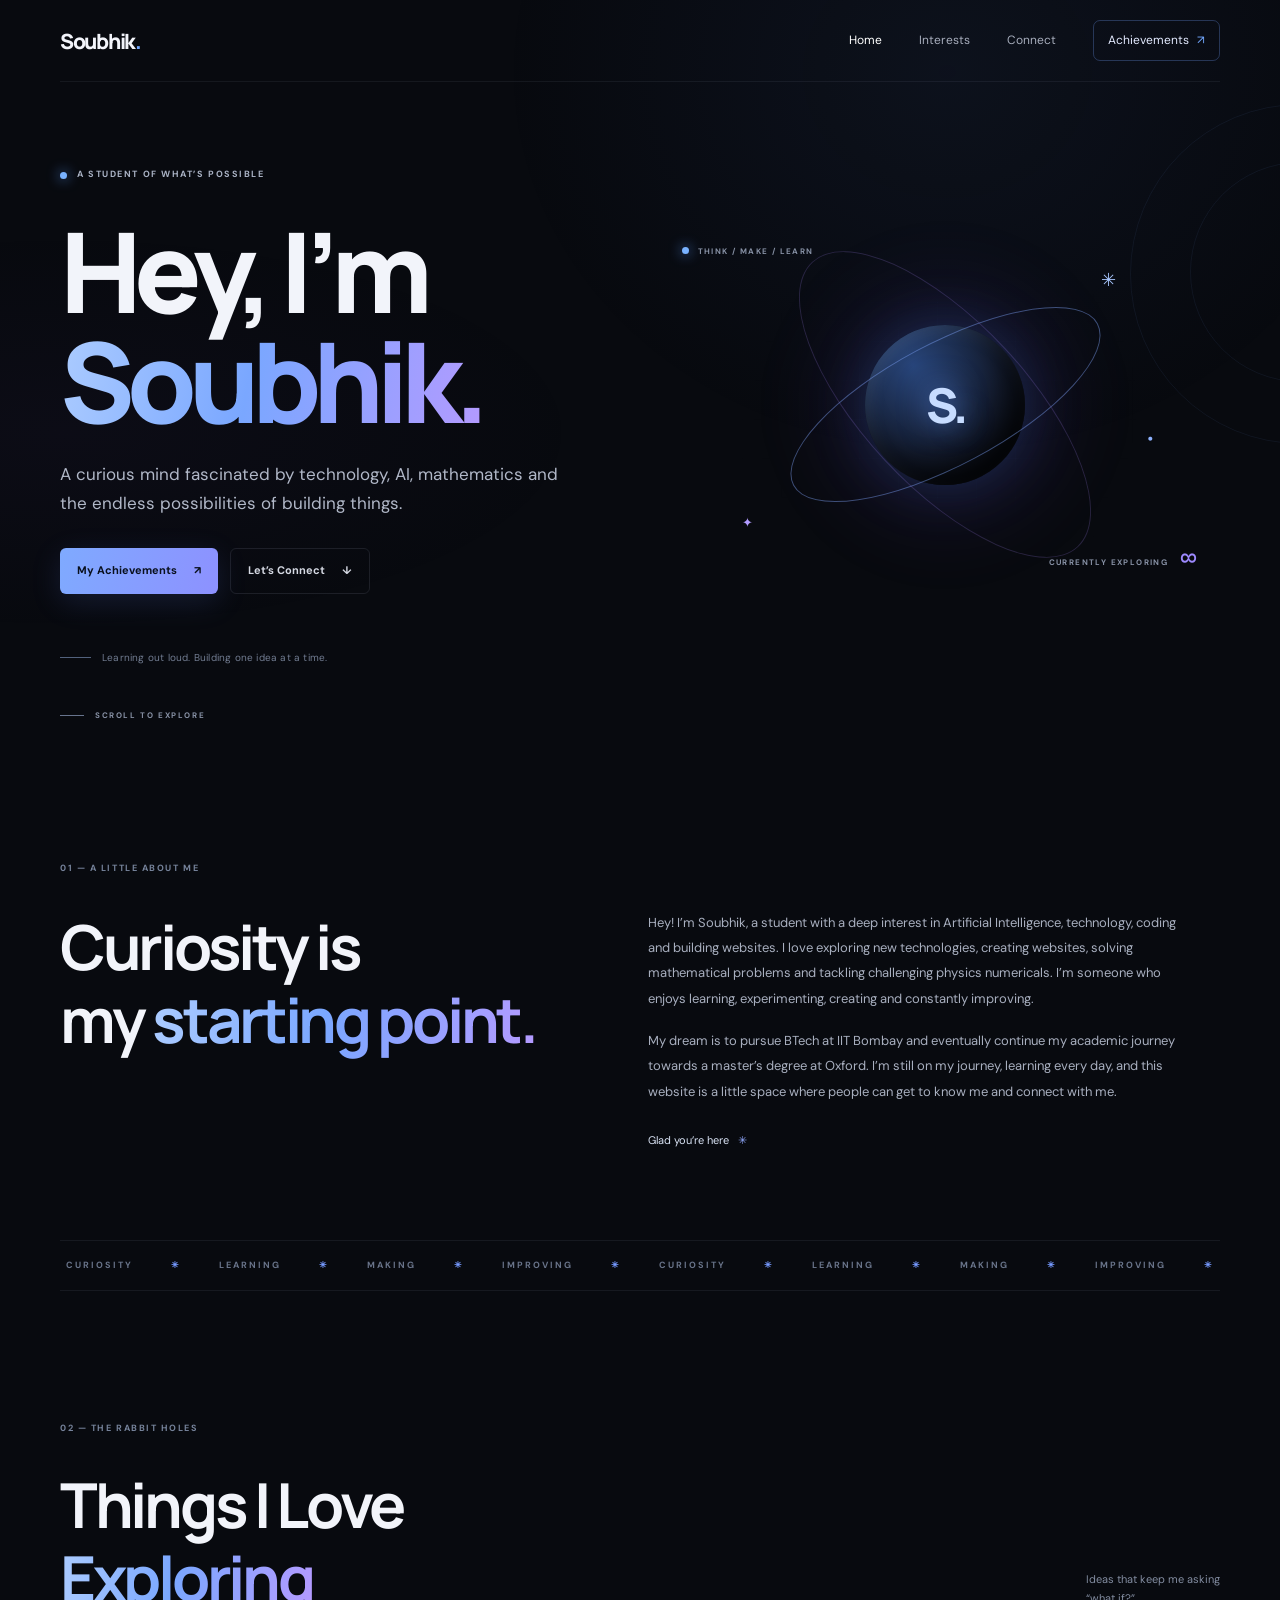
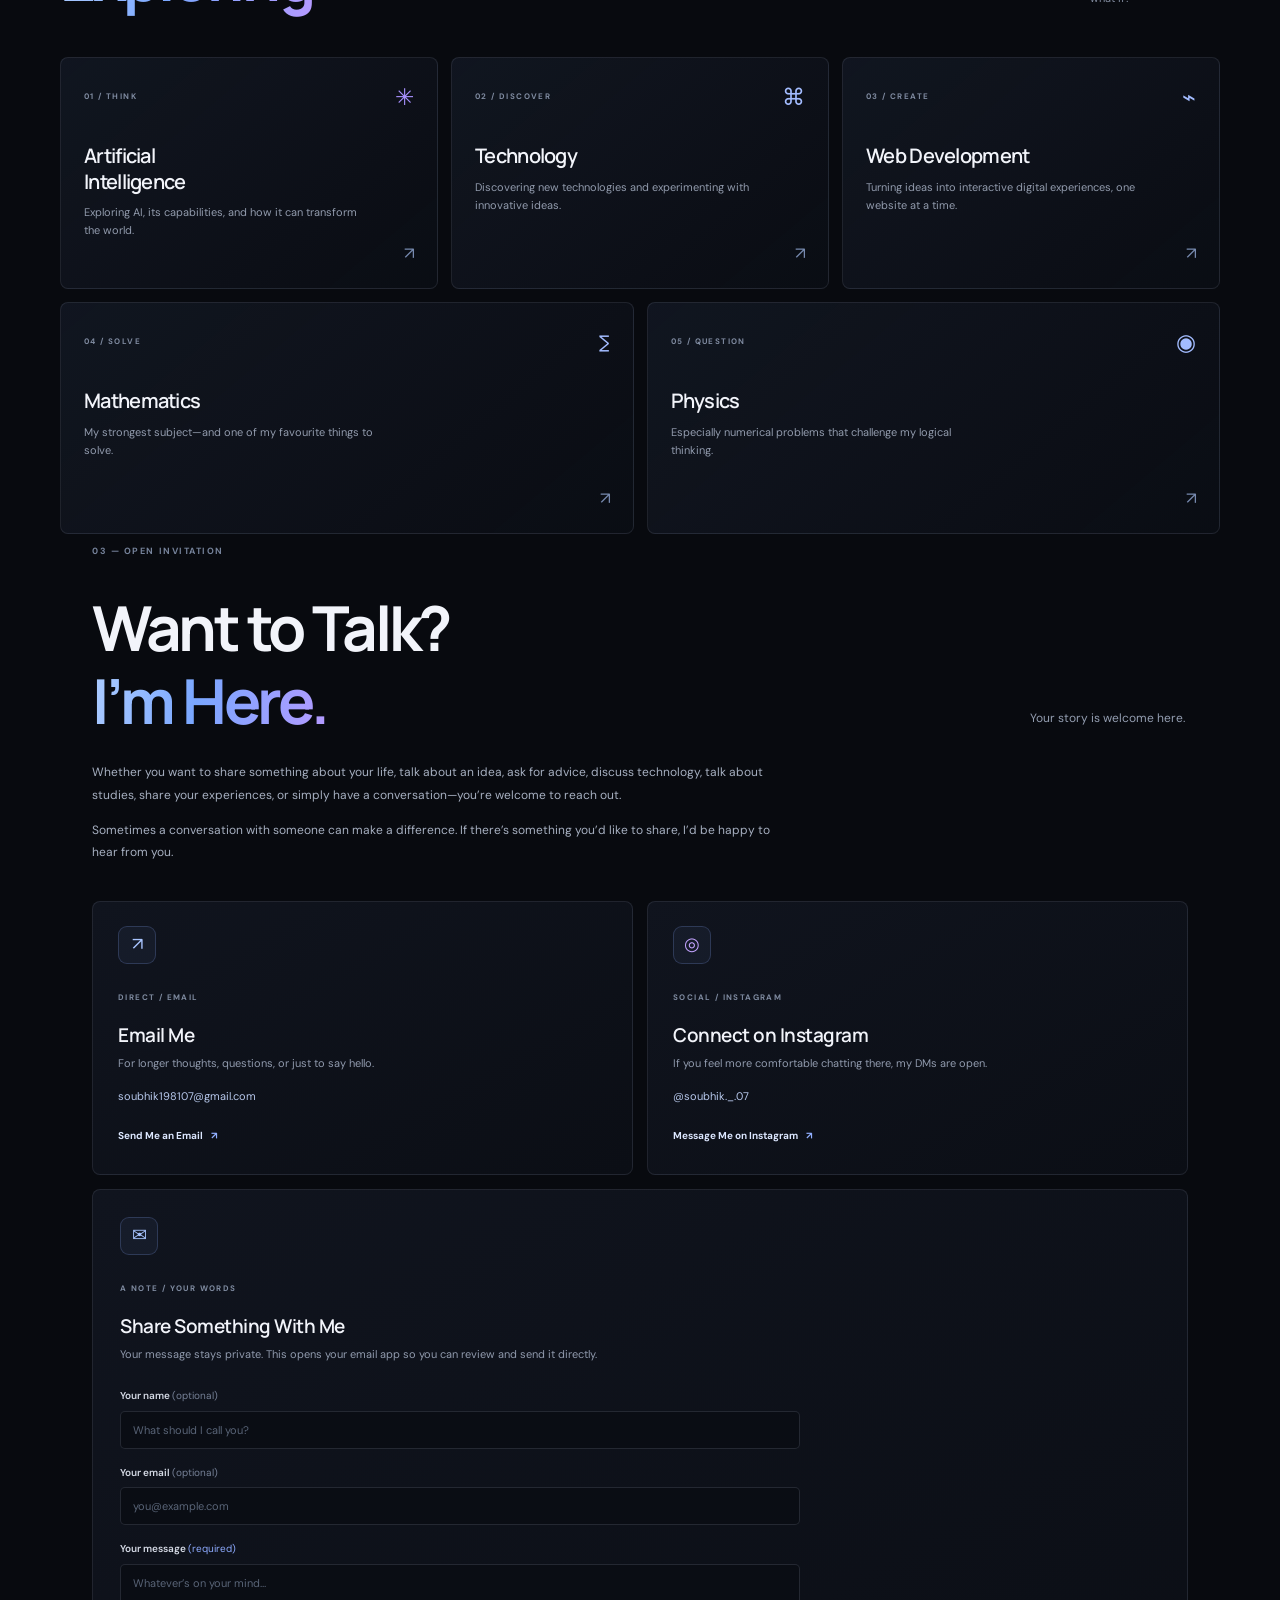
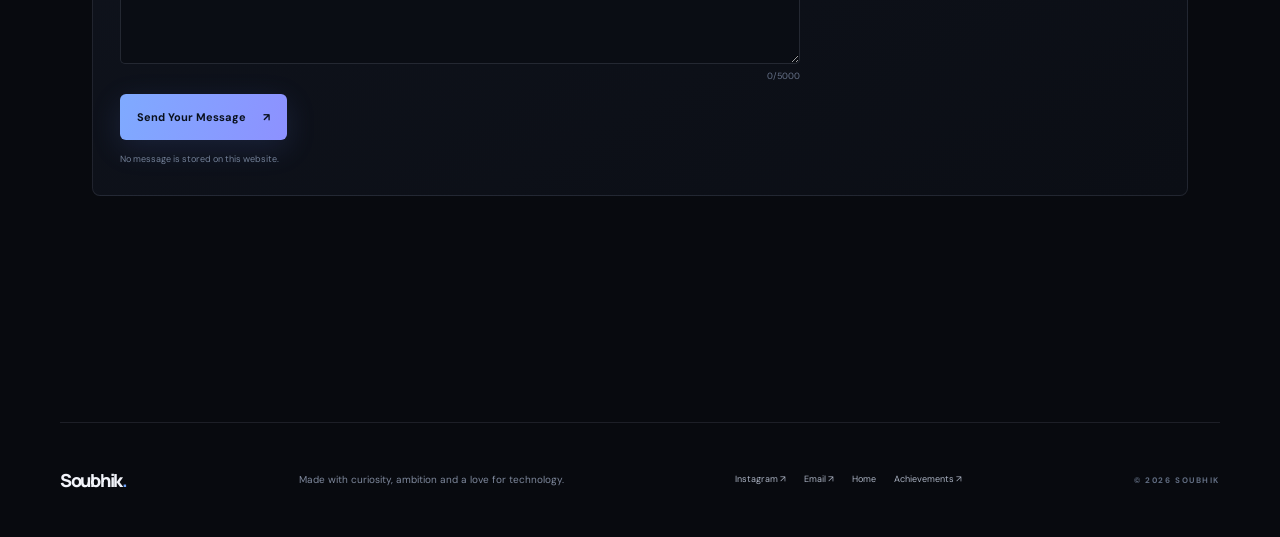
==== commit 4e91c317: "Remove video section from index.html Removed video section showcasing football achievement." ====
--- a/index.html
+++ b/index.html
@@ -53,14 +53,7 @@
         <a class="scroll-hint" href="#about"><span></span> SCROLL TO EXPLORE</a>
       </section>
 
-      <section class="video-section">
-    <h2>My Football Achievement ⚽</h2>
-
-    <video controls class="my-video">
-        <source src="videos/my football achievment.mp4" type="video/mp4">
-        Your browser does not support video playback.
-    </video>
-</section>
+    
       
       <section class="intro section-wrap" id="about">
         <div class="section-kicker reveal">01 — A LITTLE ABOUT ME</div>
@@ -101,6 +94,7 @@
               <div class="honeypot" aria-hidden="true"><label for="website">Leave this field empty</label><input id="website" name="website" type="text" tabindex="-1" autocomplete="off"></div>
               <button class="button button-primary form-submit" type="submit">Send Your Message <span aria-hidden="true">↗</span></button>
               <p class="form-status" id="form-status" role="status" aria-live="polite">No message is stored on this website.</p>
+             
             </form>
           </article>
         </div>
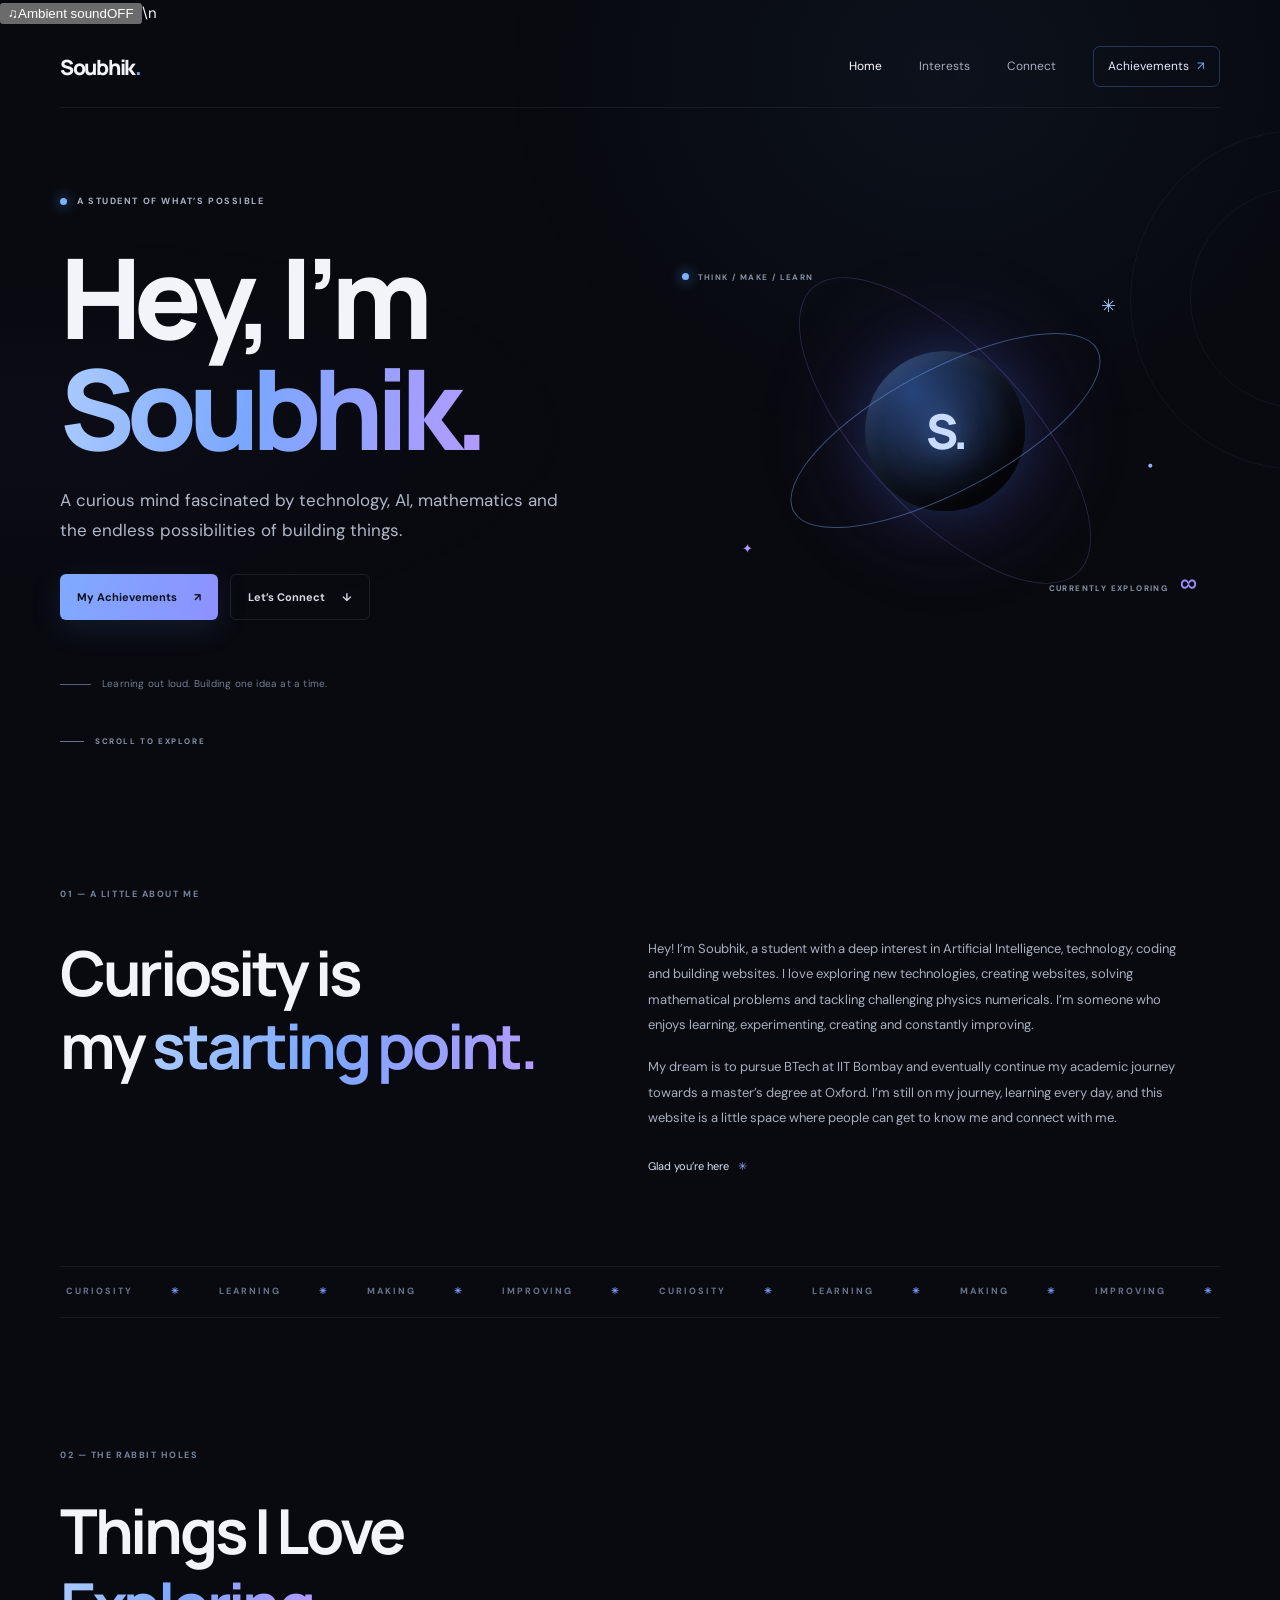
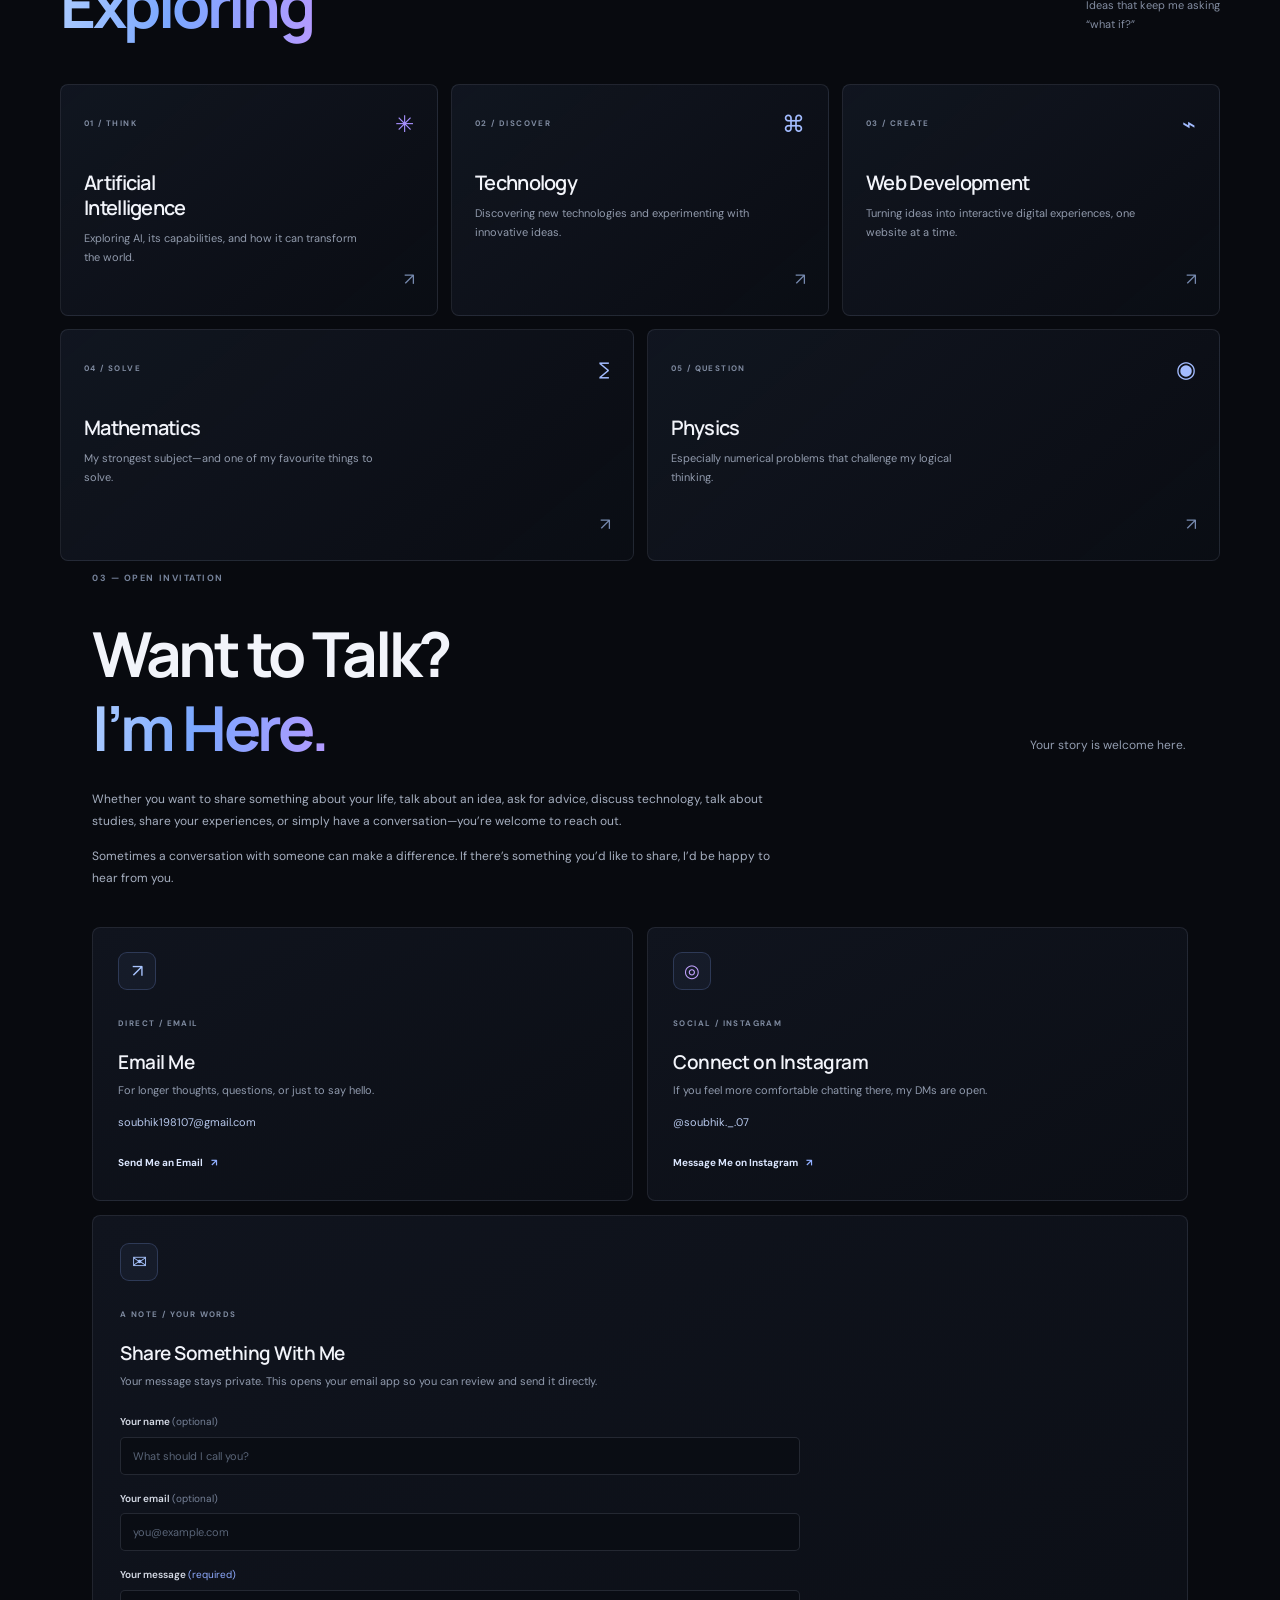
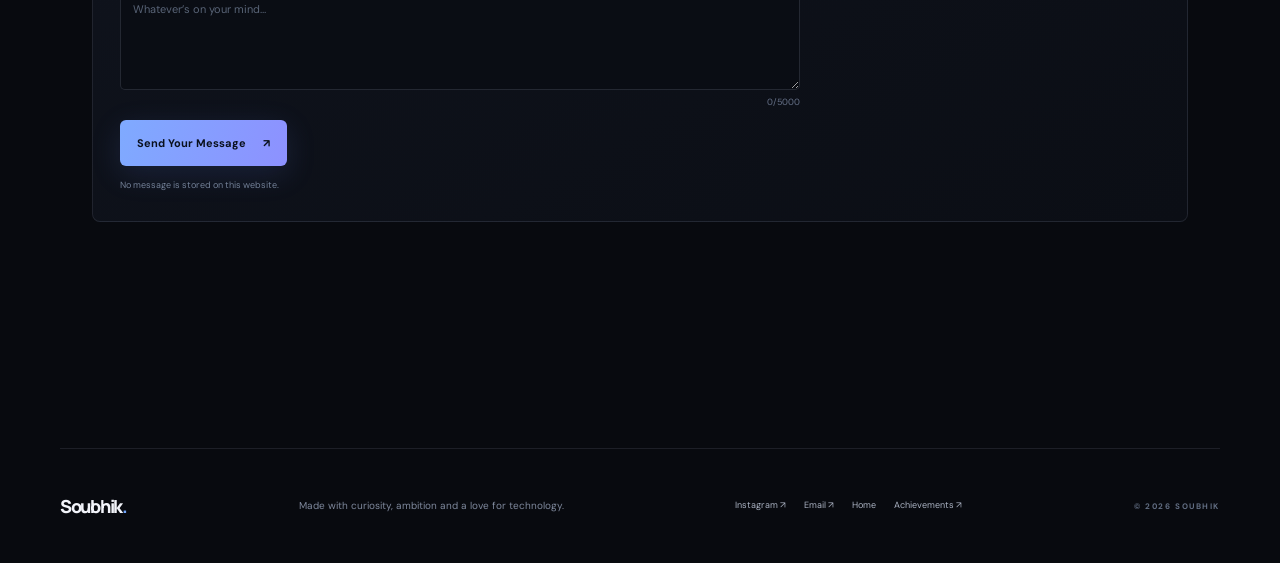
==== commit 373cb94a: "Add floating ambient music control" ====
--- a/index.html
+++ b/index.html
@@ -17,7 +17,7 @@
   <script src="script.js" defer></script>
 </head>
 <body>
-  <div class="site-shell">
+  <button id="ambient-toggle" class="ambient-toggle" type="button" aria-pressed="false" aria-label="Play ambient music"><span class="ambient-icon">♫</span><span class="ambient-label">Ambient sound</span><span class="ambient-state">OFF</span></button>\n  <div class="site-shell">
     <header class="topbar">
       <a class="wordmark" href="index.html" aria-label="Soubhik home">Soubhik<span>.</span></a>
       <button class="menu-toggle" type="button" aria-label="Open navigation" aria-expanded="false" aria-controls="primary-nav"><span></span><span></span></button>
